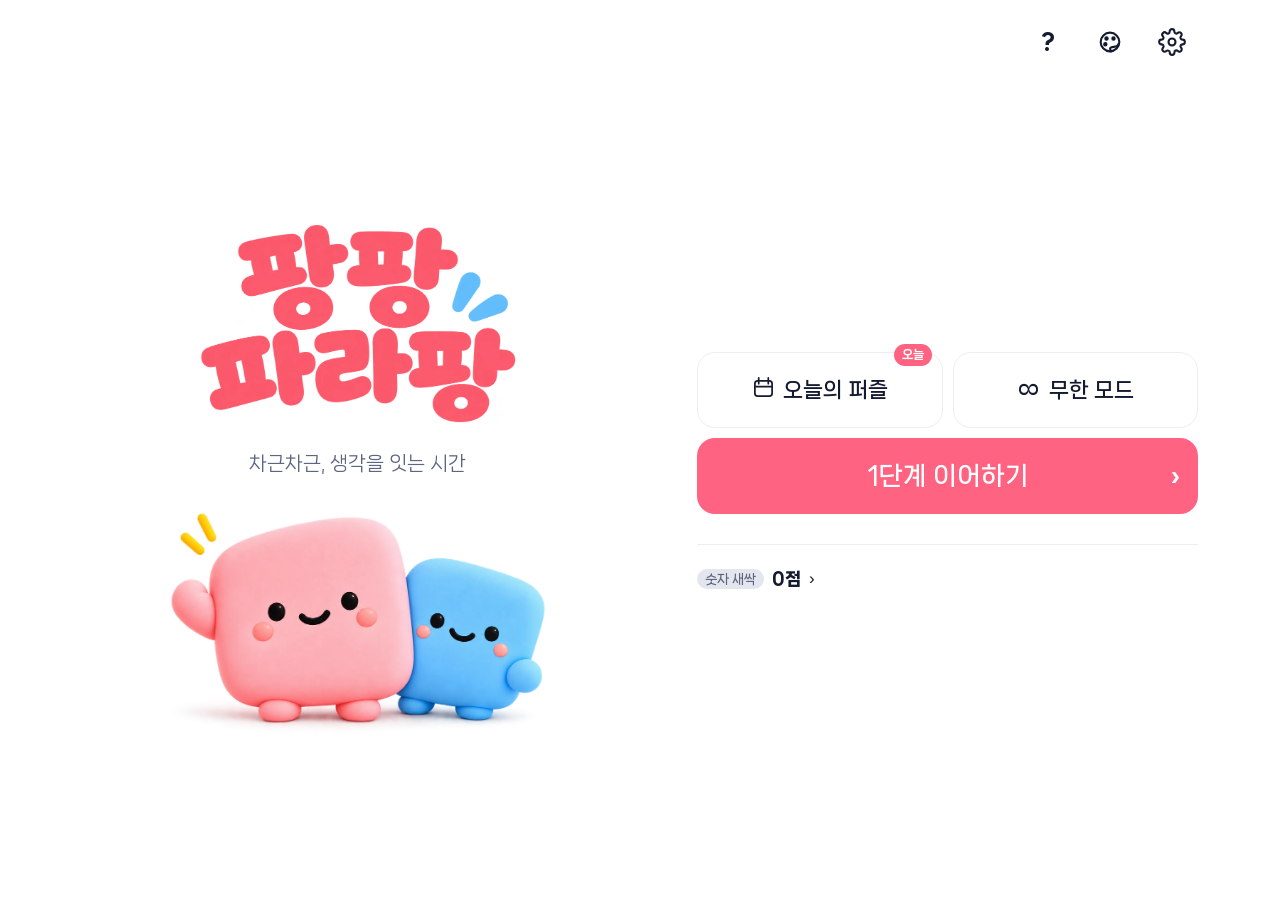
==== app/src/main/assets/index.html @ 8d76716e "팡팡파라팡 안드로이드 프로젝트와 플레이스토어 자료 올리기 - Android Studio 프로젝트(com.pangparapang.game, API 36) + Gradle 8.13 w" ====
<!doctype html><html lang="ko"><head><meta charset="utf-8"><meta name="viewport" content="width=device-width,initial-scale=1,viewport-fit=cover,user-scalable=no">
<title>팡팡파라팡</title>
<meta name="claude:viewport-fit-sides" content="cover">
<style id="fonts">@font-face{font-family:'NanumSquareNeo';font-weight:400;font-display:block;src:url([data-uri]) format('woff2')}
@font-face{font-family:'NanumSquareNeo';font-weight:700;font-display:block;src:url([data-uri]) format('woff2')}
@font-face{font-family:'NanumSquareNeo';font-weight:800;font-display:block;src:url([data-uri]) format('woff2')}
@font-face{font-family:'NanumSquareNeo';font-weight:900;font-display:block;src:url([data-uri]) format('woff2')}</style>
<style>
/* Layout: one-column phone app on a quiet lavender-gray ground. Flat rounded-square blocks:
   coral = plus, blue = minus, lavender = zero. NanumSquare Neo throughout (heavy for numbers); the title is a hand-built SVG logo (build/logo.py). */
:root{
  --bg:#F6F5FA; --surface:#FFFFFF; --ink:#26262F; --muted:#787887; --line:#E8E6F0;
  --pos:#F56A55; --pos-ink:#FFFFFF; --pos-deep:#D9533F;
  --neg:#4C8FF0; --neg-ink:#FFFFFF; --neg-deep:#3474D2;
  --zero:#E6E1F8; --zero-ink:#5A4DA6; --zero-deep:#CFC6EE;
  --plum-deep:#111118; --ok:#18A874; --ok-soft:#DDF4EA; --bad:#E5484D; --sel:#26262F; --accent:#26262F;
  --star:#FFC233; --lg1:#F56A55; --lg1d:#D9533F; --lg2:#F5A623; --lg2d:#D88A0E; --lg3:#26262F; --lg3d:#0E0E14; --lg4:#4C8FF0; --lg4d:#3474D2; --scrim:rgba(20,20,30,.45); --soft-shadow:0 1px 2px rgba(30,30,50,.05);
  --btn-shadow:0 6px 16px rgba(40,40,80,.09),0 1px 3px rgba(40,40,80,.05); --btn-shadow-press:0 2px 6px rgba(40,40,80,.08);
  --display:"NanumSquareNeo","Apple SD Gothic Neo","Malgun Gothic",sans-serif;
  --body:"NanumSquareNeo","Apple SD Gothic Neo","Malgun Gothic","Noto Sans KR",sans-serif;
}
@media (prefers-color-scheme: dark){:root:not([data-theme="light"]){
  --bg:#16161D; --surface:#22222C; --ink:#F3F2F8; --muted:#A3A2B2; --line:#30303D;
  --pos:#FF7A64; --pos-ink:#FFFFFF; --pos-deep:#C9503D;
  --neg:#5C9BFF; --neg-ink:#FFFFFF; --neg-deep:#346FCC;
  --zero:#3B3656; --zero-ink:#D7CFFF; --zero-deep:#2A2640;
  --plum-deep:#000000; --ok:#3DD69A; --ok-soft:#1C3D31; --bad:#FF6B70; --sel:#F3F2F8; --accent:#F3F2F8;
  --star:#FFCC4D; --lg1:#FF7A64; --lg1d:#C9503D; --lg2:#FFB23E; --lg2d:#C98712; --lg3:#F3F2F8; --lg3d:#8F8DA3; --lg4:#5C9BFF; --lg4d:#346FCC; --scrim:rgba(0,0,0,.6); --soft-shadow:none; --btn-shadow:0 6px 16px rgba(0,0,0,.28); --btn-shadow-press:0 2px 6px rgba(0,0,0,.25); color-scheme:dark}}
:root[data-theme="dark"]{
  --bg:#16161D; --surface:#22222C; --ink:#F3F2F8; --muted:#A3A2B2; --line:#30303D;
  --pos:#FF7A64; --pos-ink:#FFFFFF; --pos-deep:#C9503D;
  --neg:#5C9BFF; --neg-ink:#FFFFFF; --neg-deep:#346FCC;
  --zero:#3B3656; --zero-ink:#D7CFFF; --zero-deep:#2A2640;
  --plum-deep:#000000; --ok:#3DD69A; --ok-soft:#1C3D31; --bad:#FF6B70; --sel:#F3F2F8; --accent:#F3F2F8;
  --star:#FFCC4D; --lg1:#FF7A64; --lg1d:#C9503D; --lg2:#FFB23E; --lg2d:#C98712; --lg3:#F3F2F8; --lg3d:#8F8DA3; --lg4:#5C9BFF; --lg4d:#346FCC; --scrim:rgba(0,0,0,.6); --soft-shadow:none; --btn-shadow:0 6px 16px rgba(0,0,0,.28); --btn-shadow-press:0 2px 6px rgba(0,0,0,.25); color-scheme:dark}

[hidden]{display:none!important}
html,body{height:100%}
body{margin:0;background:var(--bg);color:var(--ink);font-family:var(--body);font-size:17px;
  -webkit-tap-highlight-color:transparent;user-select:none;-webkit-user-select:none;overflow-x:hidden}
.app{max-width:480px;margin:0 auto;min-height:100%;box-sizing:border-box;display:flex;flex-direction:column;gap:14px;
  padding-block:14px 22px;padding-left:max(16px,env(safe-area-inset-left,0px));padding-right:max(16px,env(safe-area-inset-right,0px))}
button{font-family:var(--body);color:inherit;cursor:pointer}
button:focus-visible{outline:3px solid var(--accent);outline-offset:3px}

/* chunky pressable */
.chunky{border:0;box-shadow:var(--btn-shadow);transition:transform .1s,box-shadow .1s}
.chunky:active:not(:disabled){transform:translateY(2px);box-shadow:var(--btn-shadow-press)}

/* ---------- Home ---------- */
.home{display:flex;flex-direction:column;gap:16px}
.hero{display:flex;align-items:center;gap:6px;margin-top:6px}
.hero{flex-direction:column;align-items:flex-start;gap:12px}
.logo-svg{display:block;width:min(100%,360px);height:auto;margin-top:10px;overflow:visible}
.logo{font-size:0;line-height:1;margin:0;color:var(--ink)}
.logo .p{color:var(--pos)} .logo .n{color:var(--neg)}
.tag{margin:6px 0 0;color:var(--muted);font-weight:700;font-size:16px}
.total{display:inline-block;margin-top:8px;background:var(--surface);border:2px solid var(--line);border-radius:999px;padding:4px 12px;font-weight:800;font-size:15px;color:var(--ink)}
.total::before{content:"★ ";color:var(--star)}
.total{border-width:1px}
.demo{background:var(--surface);border:1px solid var(--line);border-radius:24px;padding:16px 18px;box-shadow:var(--soft-shadow);display:flex;flex-direction:column;gap:12px}
.demo-row{display:flex;align-items:center;gap:8px;flex-wrap:wrap;font-family:var(--display);font-weight:900;font-size:26px;color:var(--muted)}
.mini{width:54px;height:54px;border-radius:17px;display:grid;place-items:center;font-family:var(--display);font-weight:900;font-size:28px;box-shadow:0 3px 0 var(--deep)}
.mini.ans{--deep:var(--ok-soft);background:var(--ok-soft);color:var(--ok)}
.demo p{margin:0;line-height:1.65;color:var(--muted);font-weight:500}
.demo b{color:var(--ink)}
.big-btn{border-radius:24px;padding:18px 20px;font-family:var(--display);font-weight:900;font-size:25px;display:flex;justify-content:space-between;align-items:center;gap:12px;text-align:left}
.big-btn small{font-family:var(--body);font-size:14px;font-weight:800;opacity:.85;text-align:right}
.stage-group{display:flex;flex-direction:column;gap:6px}
.link-btn{align-self:flex-end;background:none;border:0;color:var(--muted);font-weight:800;font-size:15px;padding:6px 8px;text-decoration:underline;text-underline-offset:3px}
.stepper{display:grid;grid-template-columns:60px 1fr 60px;align-items:center;gap:10px}
.stepper b{display:block;font-size:40px;font-weight:900;font-variant-numeric:tabular-nums}
.stepper small{display:block;min-height:1.3em;color:var(--star);font-weight:800;font-size:16px}
.stepper small.none{color:var(--muted);font-size:14px}
.card .stepper button{font-size:28px;padding:10px 0}
.pick-range{width:100%;accent-color:var(--pos)}
.card .danger{background:none;box-shadow:none;color:var(--muted);font-family:var(--body);font-size:14px;font-weight:700;text-decoration:underline;padding:4px}
.btn-stage{background:var(--pos);color:var(--pos-ink);--deep:var(--pos-deep)}
.btn-daily{background:var(--zero);color:var(--zero-ink);--deep:var(--zero-deep)}
.btn-endless{background:var(--neg);color:var(--neg-ink);--deep:var(--neg-deep)}

/* ---------- Game ---------- */
.top{display:flex;align-items:center;justify-content:space-between;gap:10px}
.top h2{margin:0;font-family:var(--display);font-weight:900;font-size:26px;font-weight:900}
.icon-btn{background:var(--surface);border:1px solid var(--line)!important;border-radius:999px;padding:9px 15px;font-size:16px;font-weight:800;--deep:var(--line)}
.hud{display:grid;grid-template-columns:1.1fr 1fr;gap:10px}
.target{position:relative;background:var(--ink);color:var(--bg);border-radius:26px;padding:12px 16px 12px 18px;display:flex;flex-direction:column;justify-content:center;overflow:hidden}

.target .lab{font-size:14px;font-weight:800;opacity:.8}
.target .val{font-family:var(--display);font-weight:900;font-size:68px;line-height:1.05;font-variant-numeric:tabular-nums}
.target .rule{font-size:13px;font-weight:700;opacity:.9;min-height:1.2em}
.stats{display:grid;grid-template-rows:repeat(3,1fr);gap:6px}
.stat{background:var(--surface);border:1px solid var(--line);border-radius:16px;padding:4px 14px;display:flex;justify-content:space-between;align-items:center;font-weight:800}
.stat span{color:var(--muted);font-size:14px}
.stat b{font-family:var(--display);font-weight:900;font-size:25px;font-variant-numeric:tabular-nums}
.stat.low b{color:var(--bad)}
.sumbar{min-height:52px;border-radius:999px;border:2px dashed var(--line);background:var(--surface);display:flex;align-items:center;justify-content:center;gap:6px;padding:6px 14px;font-weight:800;font-size:20px;font-variant-numeric:tabular-nums;text-align:center;transition:background .15s,border-color .15s}
.sumbar.idle{color:var(--muted);font-size:16px;font-weight:700}
.sumbar.hit{border-style:solid;border-color:var(--ok);background:var(--ok-soft);color:var(--ok)}
.sumbar .eq{font-family:var(--display);font-weight:900;font-size:30px;font-weight:900}

.board-wrap{display:flex;justify-content:center}
.board{position:relative;width:min(100%,460px,max(280px,calc(100svh - 360px)));aspect-ratio:1;max-width:100%;touch-action:none;background:var(--surface);border:1px solid var(--line);border-radius:28px;box-sizing:border-box;padding:6px;box-shadow:var(--soft-shadow)}
.tiles{position:absolute;inset:6px;overflow:hidden;border-radius:24px}
.tile{position:absolute;left:0;top:0;width:25%;height:25%;transition:transform .3s cubic-bezier(.3,1.4,.5,1);will-change:transform}
.tile .face{position:absolute;inset:5px 5px 9px;border-radius:24%;display:grid;place-items:center;font-family:var(--display);font-weight:900;font-size:clamp(30px,9.5vw,44px);font-variant-numeric:tabular-nums;box-shadow:0 4px 0 var(--deep);transition:transform .14s cubic-bezier(.3,1.6,.5,1),box-shadow .14s}
.p{background:var(--pos);color:var(--pos-ink);--deep:var(--pos-deep)}
.n{background:var(--neg);color:var(--neg-ink);--deep:var(--neg-deep)}
.z{background:var(--zero);color:var(--zero-ink);--deep:var(--zero-deep)}
.logo .p,.logo .n{background:none;border:0}
.tile.sel .face{transform:translateY(-3px);box-shadow:0 4px 0 var(--deep),0 0 0 2px var(--surface),0 0 0 5px var(--sel)}
.tile.hint .face{animation:hint .5s ease-in-out 3 alternate}
.tile.pop .face{animation:pop .22s ease-in forwards}
.tile.shake .face{animation:shake .3s}
@keyframes pop{40%{transform:scale(1.2,.8)}100%{transform:scale(0);opacity:0}}
@keyframes shake{25%{transform:translateX(-6px)}75%{transform:translateX(6px)}}
@keyframes hint{to{box-shadow:0 4px 0 var(--deep),0 0 0 2px var(--surface),0 0 0 5px var(--ok);transform:translateY(-4px)}}
.path{position:absolute;inset:6px;pointer-events:none;width:calc(100% - 12px);height:calc(100% - 12px)}
.path polyline{fill:none;stroke:var(--sel);stroke-width:10;stroke-linecap:round;stroke-linejoin:round;opacity:.18}
.actions{display:grid;grid-template-columns:repeat(3,1fr);gap:10px}
.act{background:var(--surface);border:1px solid var(--line)!important;--deep:var(--line);border-radius:20px;padding:10px 6px 8px;font-family:var(--display);font-weight:900;font-size:19px;display:flex;flex-direction:column;align-items:center;gap:1px}
.act svg{width:26px;height:26px;stroke:var(--ink);fill:none;stroke-width:2.4;stroke-linecap:round;stroke-linejoin:round}
.act small{font-family:var(--body);font-size:12px;color:var(--muted);font-weight:800;font-variant-numeric:tabular-nums}
.act:disabled{opacity:.45;cursor:default}

.toast{position:fixed;left:50%;bottom:calc(24px + env(safe-area-inset-bottom,0px));transform:translate(-50%,20px);background:var(--ink);color:var(--bg);padding:13px 22px;border-radius:999px;font-weight:800;font-size:17px;opacity:0;transition:.2s;pointer-events:none;max-width:calc(100% - 40px);text-align:center;z-index:20}
.toast.show{opacity:1;transform:translate(-50%,0)}
.float{position:absolute;font-family:var(--display);font-weight:900;font-size:var(--fs,30px);color:var(--ok);pointer-events:none;animation:up .9s ease-out forwards;z-index:5;text-shadow:0 3px 0 var(--surface)}
@keyframes up{to{transform:translateY(-60px);opacity:0}}

.modal{position:fixed;inset:0;background:var(--scrim);display:grid;place-items:center;padding:20px;z-index:30}
.card{background:var(--surface);border:1px solid var(--line);border-radius:28px;padding:26px 22px 22px;width:min(100%,380px);box-sizing:border-box;display:flex;flex-direction:column;gap:14px;text-align:center;animation:cardIn .3s cubic-bezier(.3,1.5,.5,1)}
@keyframes cardIn{from{transform:scale(.85);opacity:0}}
.card h3{margin:0;font-family:var(--display);font-weight:900;font-size:34px;text-wrap:balance}
.card p{margin:0;color:var(--muted);font-weight:700;line-height:1.5}
.card .score{font-family:var(--display);font-weight:900;font-size:50px;color:var(--ink);font-variant-numeric:tabular-nums}
.card .row{display:grid;grid-template-columns:1fr 1fr;gap:10px}
.card button{border:0;border-radius:20px;padding:15px;font-family:var(--display);font-weight:900;font-size:20px;box-shadow:var(--btn-shadow);transition:transform .1s,box-shadow .1s}
.card button:active{transform:translateY(2px);box-shadow:var(--btn-shadow-press)}
.primary{background:var(--pos);color:var(--pos-ink);--deep:var(--pos-deep)}
.secondary{background:var(--bg);color:var(--ink);--deep:var(--line);border:1px solid var(--line)!important}
.stars{font-size:50px;letter-spacing:6px;line-height:1;color:var(--line)}
.stars .on{color:var(--star);display:inline-block;animation:starIn .45s cubic-bezier(.3,1.6,.5,1) backwards}
.stars .on:nth-child(2){animation-delay:.18s}.stars .on:nth-child(3){animation-delay:.36s}
@keyframes starIn{from{transform:scale(0) rotate(-40deg)}}
.meta{display:flex;justify-content:center;gap:10px;flex-wrap:wrap;font-weight:800;color:var(--ink);font-variant-numeric:tabular-nums}
.meta span{background:var(--bg);border:1px solid var(--line);border-radius:999px;padding:5px 12px;font-size:15px}
.spark{position:absolute;width:13px;height:13px;border-radius:50%;pointer-events:none;z-index:6;animation:spark .6s ease-out forwards}
@keyframes spark{to{transform:translate(var(--dx),var(--dy)) scale(.2);opacity:0}}
.flash{position:absolute;inset:0;border-radius:28px;background:var(--star);opacity:0;pointer-events:none;z-index:4;animation:flash .45s ease-out}
@keyframes flash{30%{opacity:.35}}
.board.quake{animation:quake .4s}
@keyframes quake{20%{transform:translate(-5px,2px) rotate(-1deg)}40%{transform:translate(5px,-2px) rotate(1deg)}60%{transform:translate(-3px,1px)}80%{transform:translate(3px,0)}}
.banner{position:absolute;left:50%;top:50%;transform:translate(-50%,-50%);font-family:var(--display);font-weight:900;font-size:clamp(44px,14vw,70px);white-space:nowrap;pointer-events:none;z-index:7;-webkit-text-stroke:3px var(--surface);paint-order:stroke fill;color:var(--pos);animation:banner .9s ease-out forwards}
@keyframes banner{0%{transform:translate(-50%,-50%) scale(.3) rotate(-8deg)}25%{transform:translate(-50%,-50%) scale(1.12) rotate(3deg)}80%{opacity:1}100%{transform:translate(-50%,-70%) scale(1);opacity:0}}
@media (prefers-reduced-motion:reduce){.spark,.flash,.banner{display:none}.board.quake,.card{animation:none}.stars .on{animation:none}.tile,.tile .face{transition:none}.tile .face{animation:none!important}}
</style>
<link rel="stylesheet" href="redesign.css">
<div class="app" id="app">
  <!-- HOME -->
  <section class="home" id="home">
<div class="home-tools"><button class="quiet-icon" id="homeSound" aria-label="소리 켜고 끄기"></button><button class="quiet-icon" id="btnVibe" aria-label="진동 켜고 끄기"></button><button class="quiet-icon" id="btnHelp" aria-label="게임 방법">?</button><button class="quiet-icon" id="btnTheme" aria-label="색 테마 선택">◉</button><button class="quiet-icon" id="btnSettings" aria-label="설정"></button><button class="quiet-icon" id="btnAppearance" aria-label="밝기 모드 변경">☼</button></div>
<div class="hero-art"><img class="brand-art" src="logo.webp" alt="팡팡파라팡"><p class="tag">차근차근, 생각을 잇는 시간</p><div class="mascot-wrap home-mascot"><span class="acc" aria-hidden="true"></span><img class="mascot-art" src="mascots.webp" alt="손을 흔드는 분홍색과 하늘색 블록 친구"></div></div>
<div class="home-modes"><button class="big-btn btn-daily" id="btnDaily"><span class="mode-icon" aria-hidden="true"><svg viewBox="0 0 24 24"><rect x="3" y="5" width="18" height="16" rx="3"/><path d="M7 2v6M17 2v6M3 11h18"/></svg></span>오늘의 퍼즐<small class="minor-label" id="dailyLabel"></small><span class="day-badge" id="dailyBadge"></span></button><button class="big-btn btn-endless" id="btnEndless"><span class="mode-icon" aria-hidden="true">∞</span>무한 모드<small class="minor-label" id="bestLabel"></small></button><button class="big-btn btn-stage" id="btnContinue"><span id="contLabel">1단계 이어하기</span></button></div>
<div class="home-foot"><button class="link-btn" id="btnPick" hidden>지난 단계 다시하기 ›</button><button class="total wallet-btn" id="totalLabel"></button></div></section>

  <!-- GAME -->
  <section id="game" hidden style="display:flex;flex-direction:column;gap:12px">
    <div class="top">
      <button class="icon-btn chunky" id="btnHome" aria-label="처음 화면">‹ 처음</button>
      <h2 id="title">1단계</h2>
      <button class="icon-btn chunky" id="btnRetry">다시하기</button>
    </div>
    <div class="hud">
      <div class="target"><span class="lab">목표 숫자</span><span class="val" id="target">7</span><span class="rule" id="rule"></span></div>
      <div class="stats">
        <div class="stat" id="stGoalBox"><span id="goalLab">남은 블록</span><b id="goal">5</b></div>
        <div class="stat" id="stMovesBox"><span>남은 기회</span><b id="moves">15</b></div>
        <div class="stat score-stat"><span>점수</span><b id="score">0</b></div>
      </div>
    </div>
    
    <div class="board-wrap">
      <div class="board" id="board">
        <div class="tiles" id="tiles"></div>
        <svg class="path" viewBox="0 0 400 400" preserveAspectRatio="none"><polyline id="line" points=""/><g id="bridges"></g></svg>
      </div>
    </div>
    <div class="sumbar idle" id="sumbar">숫자를 이어 보세요</div>
    <div class="actions">
      <button class="act chunky" id="btnShuffle"><svg viewBox="0 0 24 24"><path d="M3 7h3c5 0 7 10 12 10h3M3 17h3c2 0 3.5-1.6 4.7-3.6M13.3 9.6C14.5 8 16 7 18 7h3M18 4l3 3-3 3M18 14l3 3-3 3"/></svg>섞기<small id="shufN">3번 남음</small></button>
      <button class="act chunky" id="btnHint"><svg viewBox="0 0 24 24"><path d="M9 18h6M10 21h4M12 3a6 6 0 0 0-3.5 10.9c.6.5 1 1.2 1 2V16h5v-.1c0-.8.4-1.5 1-2A6 6 0 0 0 12 3z"/></svg>힌트<small id="hintN">3번 남음</small></button>
      <button class="act chunky" id="btnSound"><svg viewBox="0 0 24 24"><path d="M4 9h4l5-4v14l-5-4H4z"/><path d="M16.5 8.5a5 5 0 0 1 0 7M19 6a8.5 8.5 0 0 1 0 12"/></svg>소리<small id="soundN">켜짐</small></button>
    </div>
  </section>
</div>

<div class="modal" id="modal" hidden><div class="card" id="modalCard"></div></div>
<div class="toast" id="toast"></div>

<script>
(()=>{
const N=4;
const $=id=>document.getElementById(id);

/* ---------- storage ---------- */
const save={unlocked:1,best:0,cleared:[],sound:true};
try{Object.assign(save,JSON.parse(localStorage.getItem('sumpop')||'{}'))}catch(e){}
function persist(){try{localStorage.setItem('sumpop',JSON.stringify(save))}catch(e){}}
// Points: `wallet` is spendable, `lifetime` only grows and sets the title. Existing players start with what they had.
if(save.wallet===undefined)save.wallet=save.total||0;
if(save.lifetime===undefined)save.lifetime=save.total||0;
function earn(n){n=Math.max(0,Math.round(n||0));save.wallet+=n;save.lifetime+=n;persist();return n}

/* ---------- seeded random ---------- */
function mulberry32(a){return()=>{a|=0;a=a+0x6D2B79F5|0;let t=Math.imul(a^a>>>15,1|a);t=t+Math.imul(t^t>>>7,61|t)^t;return((t^t>>>14)>>>0)/4294967296}}
let rnd=Math.random;
const ri=(a,b)=>a+Math.floor(rnd()*(b-a+1));

/* ---------- level design ---------- */
// Difficulty tiers start at levels 1, 10, 30, 60, 100, then every 100 (200, 300, …).
function tierOf(n){return n<10?0:n<30?1:n<60?2:n<100?3:3+Math.floor(n/100)}
function tierStart(k){return [1,10,30,60][k]??(k-3)*100}
function levelCfg(n){
  const r=mulberry32(n*7919+17);const pick=a=>a[Math.floor(r()*a.length)];
  const k=tierOf(n),p=n-tierStart(k);let c;
  if(k===0)c={min:1,max:n<=4?5:6,zero:0,target:pick(n<=3?[5,6,7]:[5,6,7,8,9]),goal:3+Math.ceil(n/2),minLen:2};
  else if(k===1)c={min:-3,max:6,zero:.06,target:pick([2,3,4,5,6,7]),goal:5+Math.floor(p/5),minLen:p>=12&&p%3===2?3:2};
  else if(k===2)c={min:-5,max:8,zero:.07,target:pick([-3,-2,-1,1,2,3,4,5,6,7,8,9]),goal:6+Math.floor(p/6),minLen:p%4===3?3:2};
  else if(k===3)c={min:-10,max:10,zero:.08,target:pick([-8,-5,-3,-1,0,2,4,6,7,9,10]),goal:7+Math.floor(p/8),minLen:p%3===2?3:2,autoShuffle:true};
  else c={min:-10,max:10,zero:Math.max(.03,.08-.01*(k-3)),target:pick([-10,-8,-6,-3,-1,0,1,3,5,7,9,10]),
          goal:Math.min(16,8+(k-4)+Math.floor(p/25)),minLen:k>=6&&p%2?4:3,autoShuffle:true};
  c.blocks=c.goal*3; // goal = number of blocks to pop; moves = how many pops you get
  // Moves. Wrong sums cost a move, so 1–29 keep a roomy buffer. From 30 on, pairing two blocks
  // at a time is no longer enough: you need to average about 3 per pop (tuned by simulation).
  const E=(k===2?2:1)+Math.ceil(c.goal/6);
  c.moves=k===0?Math.ceil(c.blocks/2)+5:k===1?Math.ceil(c.blocks/2)+4:k===2?Math.ceil(c.blocks/2.7)+E:k===3?Math.ceil(c.blocks/2.9)+E:Math.ceil(c.blocks/(c.minLen+.4))+E;
  c.shuffles=k>=3?2:3;
  // Number locks from 200: a locked block can't be used until a pop happens right next to it.
  // From 300 some locks are double (two nearby pops). Locks cost a little room, so add a couple of moves.
  if(k>=5){c.lockP=Math.min(.2,.12+.02*(k-5));c.lock2=k>=6?.3:0;c.moves+=1}
  c.seed=n*104729+3;
  return c;
}
const TIER_NOTE={
  10:['이제 음수가 나와요','<span class="chip n">−2</span> 같은 빼기 블록이 나와요. 5에 −2를 이으면 3이 돼요.<br><span class="chip z">0</span> 블록은 합을 바꾸지 않는 다리예요.'],
  30:['이제 길게 이어야 해요','블록이 −5부터 8까지 나오고, 목표가 음수일 때도 있어요.<br>기회가 빠듯해져요. 한 번에 <b>3개 이상</b>씩 길게 이어 보세요.'],
  60:['판이 저절로 섞여요','−10부터 10까지 모든 숫자가 나와요.<br>3번 터뜨릴 때마다 판이 한 번씩 섞여요. 섞기 버튼은 판마다 2번이에요.'],
  100:['100단계 돌파!','이제부터는 항상 3개 이상 이어야 터져요.'],
  200:['숫자 잠금이 나와요','<span class="chip lockchip">7</span>처럼 <b>회색으로 흐린 블록</b>은 잠겨 있어서 이을 수 없어요.<br><b>바로 옆에서 팡</b> 터뜨리면 잠금이 풀려요.'],
  300:['이중 잠금이 나와요','<span class="chip lockchip two">7</span>처럼 <b>더 진한 회색 블록</b>은 옆에서 <b>두 번</b> 터뜨려야 풀려요.']
};
function tierNote(n){
  if(n<10||n!==tierStart(tierOf(n)))return null;
  return TIER_NOTE[n]||[`${n}단계 돌파!`,'목표 횟수가 늘고 0 블록이 줄어요.'+(tierOf(n)>=6?'<br>4개 이상 이어야 하는 판도 나와요.':'')+' 천천히 생각하고 이어 보세요.'];
}
// Endless: long chains give moves back, but less and less as the run goes on, so even strong players
// eventually finish (simulated: ~22 pops for a careless player, ~100 average, ~190 strong).
function endlessBonus(len,n){return len>=5?(n<60?2:n<150?1:0):len===4?(n<30?2:n<80?1:0):len===3?(n<20?1:0):0}
function endlessTier(pops){
  if(pops<8)return{min:1,max:6,zero:0,targets:[5,6,7,8,9]};
  if(pops<20)return{min:-3,max:6,zero:.06,targets:[2,3,4,5,6,7]};
  if(pops<40)return{min:-5,max:8,zero:.07,targets:[-3,-1,1,2,4,5,6,8,9]};
  return{min:-10,max:10,zero:.08,targets:[-7,-4,-2,0,1,3,5,7,9,10]};
}

/* ---------- state ---------- */
let S=null, tileId=0;
const els=new Map();

function genValue(){
  for(let k=0;k<20;k++){const v=rawValue();if(v!==S.target)return v}
  return rawValue();
}
function rawValue(){
  const c=S.cfg;
  if(c.zero&&rnd()<c.zero)return 0;
  if(c.min>0)return ri(c.min,c.max);
  const posP=S.target>=0?0.6:0.4;
  return rnd()<posP?ri(1,c.max):-ri(1,-c.min);
}
function genLock(){
  const c=S.cfg;if(!c.lockP||rnd()>=c.lockP)return 0;
  if((S.board||[]).filter(t=>t&&t.lock).length>=4)return 0;
  return c.lock2&&rnd()<c.lock2?2:1;
}
const newTile=()=>{const t={id:++tileId,v:genValue()},l=genLock();if(l)t.lock=l;return t};
const free=t=>t&&!t.lock;
// After a pop, every locked block touching the popped ones loses one lock (once per pop).
function unlockAround(p){
  const hit=new Set();p.forEach(i=>NB[i].forEach(j=>{if(!p.includes(j)&&S.board[j]&&S.board[j].lock)hit.add(j)}));
  hit.forEach(j=>{S.board[j].lock--;if(!S.board[j].lock)delete S.board[j].lock});
  return [...hit];
}

/* ---------- solver (finds one valid path) ---------- */
function neighbors(i){const r=Math.floor(i/N),c=i%N,o=[];
  for(let dr=-1;dr<=1;dr++)for(let dc=-1;dc<=1;dc++){if(!dr&&!dc)continue;const rr=r+dr,cc=c+dc;if(rr>=0&&rr<N&&cc>=0&&cc<N)o.push(rr*N+cc)}return o}
const NB=[...Array(N*N)].map((_,i)=>neighbors(i));
function findSolution(){
  const B=S.board,need=Math.max(2,S.minLen),maxD=6,path=[],used=new Array(N*N).fill(false);
  function dfs(i,sum){
    path.push(i);used[i]=true;
    if(path.length>=need&&sum===S.target)return true;
    if(path.length<maxD)for(const j of NB[i])if(!used[j]&&free(B[j])&&dfs(j,sum+B[j].v))return true;
    path.pop();used[i]=false;return false;
  }
  for(let i=0;i<N*N;i++)if(free(B[i])&&dfs(i,B[i].v))return path.slice();
  return null;
}
// Longest valid chain up to `cap` blocks — the hint teaches long chains (more stars, fewer moves).
function findBest(cap){
  const B=S.board,need=Math.max(2,S.minLen),path=[],used=new Array(N*N).fill(false);let best=null;
  function dfs(i,sum){
    path.push(i);used[i]=true;
    if(path.length>=need&&sum===S.target&&(!best||path.length>best.length))best=path.slice();
    if(path.length<cap&&!(best&&best.length===cap))for(const j of NB[i])if(!used[j]&&free(B[j]))dfs(j,sum+B[j].v);
    path.pop();used[i]=false;
  }
  for(let i=0;i<N*N;i++)if(free(B[i]))dfs(i,B[i].v);
  return best;
}
function fillSolvable(){
  for(let k=0;k<80;k++){S.board=[...Array(N*N)].map(newTile);let n=0;S.board.forEach(t=>{if(t.lock&&++n>4)delete t.lock});if(findSolution())return}
}

/* ---------- start ---------- */
function startLevel(n){
  const cfg=levelCfg(n);rnd=mulberry32(cfg.seed);
  S={mode:'stage',level:n,cfg,target:cfg.target,minLen:cfg.minLen,goal:cfg.blocks,moves:cfg.moves,score:0,popCount:0,pops:0,blocks:0,streak:0,shuffles:cfg.shuffles,hints:3,path:[],busy:false,over:false,restart:()=>startLevel(n)};
  boot();
  const note=tierNote(n);save.notes=save.notes||[];
  if(note&&!save.notes.includes(n)){save.notes.push(n);persist();
    modal(`<h3>${note[0]}</h3><p>${note[1]}</p><button class="primary" data-a="ok">시작하기</button>`,{ok:()=>{}})}
}
/* ---------- in-progress save (so a phone call or app switch never loses the board) ---------- */
function saveRun(){
  if(!S||S.over||S.board.some(t=>!t))return;
  save.run={mode:S.mode,level:S.level,dkey:S.dkey,cfg:S.cfg,target:S.target,minLen:S.minLen,goal:S.goal,moves:S.moves,score:S.score,
    popCount:S.popCount,pops:S.pops,blocks:S.blocks,streak:S.streak,shuffles:S.shuffles,hints:S.hints,shuffledAt3:!!S.shuffledAt3,
    elapsed:Date.now()-S.t0,board:S.board.map(t=>t.lock?[t.v,t.lock]:t.v)};
  persist();
}
function clearRun(){if(save.run){save.run=null;persist()}}
function savedRun(mode){
  const r=save.run;if(!r||r.mode!==mode)return null;
  if(mode==='stage'&&r.level!==save.unlocked)return null;
  if(mode==='daily'&&r.dkey!==todayKey())return null;
  return r;
}
function resumeRun(r){
  rnd=Math.random;
  const restart=r.mode==='stage'?()=>startLevel(r.level):r.mode==='daily'?startDaily:startEndless;
  S=Object.assign({},r,{path:[],busy:false,over:false,restart,board:r.board.map(v=>Array.isArray(v)?{id:++tileId,v:v[0],lock:v[1]}:{id:++tileId,v})});
  delete S.elapsed;
  boot(true);S.t0=Date.now()-(r.elapsed||0);
  toast('하던 판을 이어서 해요');setTimeout(checkDead,500);
}
/* ---------- daily puzzle ---------- */
function dayKey(d){return d.getFullYear()*10000+(d.getMonth()+1)*100+d.getDate()}
function todayKey(){return dayKey(new Date())}
function yesterdayKey(){const d=new Date();d.setDate(d.getDate()-1);return dayKey(d)}
function dailyCfg(key){
  const r=mulberry32(key*31+7),pick=a=>a[Math.floor(r()*a.length)];
  const p=pick([
    {min:1,max:7,zero:0,targets:[8,9,10,11]},
    {min:-3,max:6,zero:.06,targets:[3,4,5,6,7]},
    {min:-5,max:8,zero:.07,targets:[-2,1,3,5,7,9]},
    {min:-10,max:10,zero:.08,targets:[-5,-1,0,4,8]}]);
  const c={min:p.min,max:p.max,zero:p.zero,target:pick(p.targets),minLen:r()<.3?3:2,shuffles:3,autoShuffle:r()<.25,blocks:24};
  c.moves=c.minLen>2?Math.ceil(24/3)+2:13;c.seed=key*7+1;return c;
}
function startDaily(){
  const key=todayKey(),cfg=dailyCfg(key);rnd=mulberry32(cfg.seed);
  S={mode:'daily',level:0,dkey:key,cfg,target:cfg.target,minLen:cfg.minLen,goal:cfg.blocks,moves:cfg.moves,score:0,popCount:0,pops:0,blocks:0,streak:0,shuffles:cfg.shuffles,hints:3,path:[],busy:false,over:false,restart:startDaily};
  boot();
}
function startEndless(){
  rnd=Math.random;const t=endlessTier(0);
  S={mode:'endless',level:0,cfg:t,target:t.targets[ri(0,t.targets.length-1)],minLen:2,goal:4,moves:15,score:0,pops:0,blocks:0,streak:0,shuffles:3,hints:3,path:[],busy:false,over:false,restart:startEndless};
  boot();
}
function boot(resumed){
  els.forEach(e=>e.remove());els.clear();
  if(!resumed)fillSolvable();
  $('home').hidden=true;$('game').hidden=false;
  S.t0=Date.now();render(true);updateHud();clearPath();window.scrollTo(0,0);armIdle();
  if(!resumed&&S.mode==='stage'&&S.level===1&&!save.tut)setTimeout(startCoach,450);
}

/* ---------- render ---------- */
function cls(v){return v>0?'p':v<0?'n':'z'}
function fmt(v){return v<0?'−'+(-v):String(v)}
// Korean particle after a number: 5로, 3으로, 10으로 (reads 오/삼/십)
// 받침 있는 숫자 읽기(영·일·삼·육·칠·팔·십)면 '이에요', 없으면 '예요'
function ieyo(v){const a=Math.abs(v);return a%10===0||[1,3,6,7,8].includes(a%10)?'이에요':'예요'}
function ro(v){const a=Math.abs(v);return a%10===0||[3,6].includes(a%10)?'으로':'로'}
const LOCK_SVG='<svg viewBox="0 0 24 24"><rect x="5" y="10.5" width="14" height="10" rx="2.6"/><path d="M8.5 10.5V8a3.5 3.5 0 0 1 7 0v2.5" fill="none"/></svg>';
let lockTipShown=false;
function lockedTap(i){if(!lockTipShown||Math.random()<.35){lockTipShown=true;toast('잠긴 블록이에요. 바로 옆에서 팡 터뜨리면 풀려요')}const el=els.get(S.board[i].id);el?.classList.remove('shake');el?.getBoundingClientRect();el?.classList.add('shake')}
function render(spawnAll){
  const seen=new Set();
  S.board.forEach((t,i)=>{
    if(!t)return;seen.add(t.id);
    const r=Math.floor(i/N),c=i%N;let el=els.get(t.id);
    const pos=`translate(${c*100}%,${r*100}%)`;
    if(!el){
      el=document.createElement('div');el.className='tile';
      el.innerHTML=`<div class="face ${cls(t.v)}">${fmt(t.v)}</div><span class="lock" aria-hidden="true"></span>`;
      const from=t.from!=null?t.from:(spawnAll?r-N:r);
      el.style.transition='none';el.style.transform=`translate(${c*100}%,${from*100}%)`;
      $('tiles').appendChild(el);els.set(t.id,el);el.getBoundingClientRect();el.style.transition='';delete t.from;
    }
    el.style.transform=pos;
    el.classList.toggle('sel',S.path.includes(i));
    const lk=t.lock||0;if(el.dataset.lock!==String(lk)){
      if(el.dataset.lock&&lk<+el.dataset.lock){el.classList.remove('unlock');el.getBoundingClientRect();el.classList.add('unlock')}
      el.dataset.lock=lk;el.classList.toggle('locked',!!lk);
}
  });
  els.forEach((el,id)=>{if(!seen.has(id)){el.remove();els.delete(id)}});
}
function updateHud(){
  const st=S.mode!=='endless';
  $('title').textContent=S.mode==='stage'?`${S.level}단계`:S.mode==='daily'?'오늘의 퍼즐':'무한 모드';
  $('target').textContent=fmt(S.target);
  const rp=[];if(S.minLen>2)rp.push(`${S.minLen}개 이상 잇기`);
  if(S.cfg.autoShuffle)rp.push(`${3-S.popCount%3}번 더 팡 하면 섞임`);
  if(!st)rp.push(`${S.goal}번 더 팡 하면 목표 바뀜`);
  $('rule').textContent=rp.join(' · ');
  $('goalLab').textContent=st?'남은 블록':'터뜨린 수';
  $('goal').textContent=st?Math.max(0,S.goal):S.pops;
  $('moves').textContent=S.moves;
  $('stMovesBox').classList.toggle('low',S.moves<=3);
  $('score').textContent=S.score.toLocaleString();
  $('shufN').textContent=`${S.shuffles}번 남음`;$('btnShuffle').disabled=S.shuffles<=0;
  $('hintN').textContent=`${S.hints}번 남음`;$('btnHint').disabled=S.hints<=0;
  $('soundN').textContent=save.sound?'켜짐':'꺼짐';
  $('btnRetry').textContent=st?'다시하기':'새 판';
  $('goalLab').textContent=st?'블록':'터뜨린 수';$('goal').textContent=st?`${S.blocks}/${S.cfg.blocks}`:S.pops;
  const bh=save.bonusHints||0;
  const bsh=save.bonusShuffles||0;$('btnShuffle').disabled=S.shuffles<=0&&bsh<=0;
  $('shufN').textContent=bsh?`${S.shuffles}+${bsh}`:S.shuffles;$('hintN').textContent=bh?`${S.hints}+${bh}`:S.hints;$('btnHint').disabled=S.hints<=0&&bh<=0;syncSound();
  saveRun();
}

/* ---------- path / sum bar ---------- */
function clearPath(){S.path=[];drawPath()}
function drawPath(){
  const p=S.path;$('bridges').classList.remove('fade');drawBridges(p);
  $('line').setAttribute('points',p.map(i=>`${(i%N)*100+50},${Math.floor(i/N)*100+50}`).join(' '));
  els.forEach(el=>el.classList.remove('sel'));
  p.forEach(i=>{const t=S.board[i];t&&els.get(t.id)?.classList.add('sel')});
  const bar=$('sumbar');
  const tapBtns=n=>`<span class="tap-btns"><button class="tap-clear" type="button" ${n?'':'disabled'}>지우기</button><button class="tap-go" type="button" ${n<2?'disabled':''}>팡!</button></span>`;
  if(!p.length){
    if(save.tapMode){bar.className='sumbar idle tapping';bar.innerHTML='<span>숫자를 하나씩 눌러 이어 보세요</span>'+tapBtns(0);return}
    bar.className='sumbar idle';bar.textContent='숫자를 눌러 이어 보세요';return}
  const vals=p.map(i=>S.board[i].v),sum=vals.reduce((a,b)=>a+b,0);
  const expr=vals.map((v,k)=>k===0?fmt(v):(v<0?`+ (${fmt(v)})`:`+ ${v}`)).join(' ');
  bar.className='sumbar'+(save.tapMode?' tapping':'')+(sum===S.target&&p.length>=Math.max(2,S.minLen)?' hit':'');
  bar.innerHTML=`<span>${p.length>1?expr+' =':''}</span><span class="eq">${fmt(sum)}</span>`+
    (save.tapMode?tapBtns(p.length):'');
}

/* ---------- input ---------- */
const board=$('board');let dragging=false;
function cellAt(x,y,loose){
  const r=$('tiles').getBoundingClientRect(),cs=r.width/N;
  const cx=(x-r.left)/cs,cy=(y-r.top)/cs,c=Math.floor(cx),rw=Math.floor(cy);
  if(c<0||c>=N||rw<0||rw>=N)return -1;
  const dx=cx-c-.5,dy=cy-rw-.5;
  if(!loose&&Math.hypot(dx,dy)>.42)return -1; // center zone only, so diagonals feel precise
  return rw*N+c;
}
board.addEventListener('pointerdown',e=>{
  if(S.busy||S.over)return;const i=cellAt(e.clientX,e.clientY,true);if(i<0||!S.board[i])return;
  if(S.board[i].lock){lockedTap(i);e.preventDefault();return}
  if(save.tapMode){audioInit();tapSelect(i);e.preventDefault();return}
  audioInit();dragging=true;board.setPointerCapture(e.pointerId);S.path=[i];drawPath();e.preventDefault();
});
board.addEventListener('pointermove',e=>{
  if(!dragging)return;const i=cellAt(e.clientX,e.clientY,false);if(i<0)return;
  const p=S.path,last=p[p.length-1];if(i===last)return;
  if(p.length>1&&i===p[p.length-2]){p.pop();drawPath();return}
  if(!p.includes(i)&&NB[last].includes(i)&&free(S.board[i])){p.push(i);drawPath();tick()}
});
const end=()=>{if(!dragging)return;dragging=false;resolve()};
board.addEventListener('pointerup',end);board.addEventListener('pointercancel',end);

// Tap mode: tap blocks one by one, then press 팡!
function tapSelect(i){
  const p=S.path,last=p[p.length-1];
  if(p.length&&i===last)p.pop();
  else if(p.includes(i))p.length=p.indexOf(i)+1;
  else if(p.length&&NB[last].includes(i))p.push(i);
  else S.path=[i];
  drawPath();tick();
}
$('sumbar').addEventListener('click',e=>{
  if(e.target.closest('.tap-go')){if(S.path.length>=2&&!S.busy&&!S.over)resolve()}
  else if(e.target.closest('.tap-clear'))clearPath();
});
/* ---------- resolve a drag ---------- */
function resolve(){
  const p=S.path;if(p.length<2){if(p.length===1)toast('숫자 하나로는 안 돼요. 옆 숫자와 이어 주세요');clearPath();return}
  const sum=p.reduce((a,i)=>a+S.board[i].v,0);
  if(sum!==S.target){miss(p,`합이 ${fmt(sum)}${ieyo(sum)}. 목표는 ${fmt(S.target)}!`);return}
  if(p.length<S.minLen){miss(p,`이번엔 ${S.minLen}개 이상 이어야 해요`);return}
  pop(p.slice());
}
function miss(p,msg){armIdle();
  S.streak=0;shake(p);clearPath();buzz(80);errSound();
  if(coach){toast(msg);return}
  S.moves--;updateHud();toast(msg+' · 기회 −1');
  const mv=$('stMovesBox');mv.classList.remove('dent');mv.getBoundingClientRect();mv.classList.add('dent');
  if(S.moves<=0){S.busy=true;setTimeout(()=>{S.busy=false;S.mode!=='endless'?loseLevel():endEndless()},450)}
}
function pop(p){
  armIdle();S.busy=true;const len=p.length;
  S.streak++;
  const mult=len>=5?4:len>=4?3:len>=3?2:1,lm=1+Math.floor((S.mode==='stage'?S.level:S.mode==='daily'?20:S.pops)/10)*.1,
        sb=S.streak>=3?1+Math.min(S.streak-2,5)*.1:1,gain=Math.round(len*10*mult*lm*sb);
  S.score+=gain;S.moves--;S.pops++;S.blocks+=len;
  let eb=0;if(S.mode!=='endless')S.goal-=len;else{S.goal--;eb=endlessBonus(len,S.pops);S.moves+=eb}
  let bonus=eb?` · 기회 +${eb}`:'';
  if(len>=5&&S.shuffles<5){S.shuffles++;bonus=' · 섞기 +1'}
  // floating score at last tile
  const last=p[p.length-1],fl=document.createElement('div');fl.className='float';
  fl.textContent=`+${gain}`;fl.style.setProperty('--fs',`${26+Math.min(len,6)*4}px`);fl.style.left=`${(last%N)*100/N+5}%`;fl.style.top=`${Math.floor(last/N)*100/N}%`;
  board.appendChild(fl);setTimeout(()=>fl.remove(),900);
  if(len>=3||S.streak>=3)toast([len>=5?'대박 콤보! ×4':len>=4?'멋져요! ×3':len>=3?'좋아요! ×2':'',S.streak>=3?`연속 ${S.streak}번`:''].filter(Boolean).join(' · ')+bonus);
  p.forEach(i=>{const t=S.board[i];els.get(t.id)?.classList.add('pop');burst(i,t.v,len)});
  $('bridges').classList.add('fade');
  if(len>=4){const f=document.createElement('div');f.className='flash';board.appendChild(f);setTimeout(()=>f.remove(),500)}
  if(len>=5){board.classList.remove('quake');board.getBoundingClientRect();board.classList.add('quake');
    const b=document.createElement('div');b.className='banner';b.textContent=len>=6?'초대박!':'대박!';board.appendChild(b);setTimeout(()=>b.remove(),950)}
  popSound(len);buzz(len>=5?[40,40,80]:len>=4?60:30);
  setTimeout(()=>{
    const opened=unlockAround(p);if(opened.length&&!S.board.some(t=>t&&t.lock))toast('잠금이 모두 풀렸어요!');else if(opened.length)unlockSound();
    p.forEach(i=>S.board[i]=null);S.path=[];
    collapse();refillSmart();
    if(S.mode==='endless'&&S.goal<=0)nextEndlessTarget();
    render();drawPath();
    if(S.cfg.autoShuffle)S.popCount++;
    updateHud();
    setTimeout(afterMove,280);
  },190);
}
// After blocks fall, make sure the new ones leave at least one answer on the board.
function refillSmart(){
  if(findSolution())return;
  const fresh=S.board.filter(t=>t&&t.from!=null);
  for(let k=0;k<40&&fresh.length;k++){
    fresh.forEach(t=>{t.v=genValue();if(k>20)delete t.lock});
    if(findSolution())return;
  }
}
function collapse(){
  for(let c=0;c<N;c++){
    let w=N-1;
    for(let r=N-1;r>=0;r--){const t=S.board[r*N+c];if(t){S.board[r*N+c]=null;S.board[w*N+c]=t;w--}}
    const missing=w+1;
    for(let r=w;r>=0;r--){const t=newTile();t.from=r-missing;S.board[r*N+c]=t}
  }
}
function nextEndlessTarget(){
  const t=endlessTier(S.pops);S.cfg=t;let nt;
  do{nt=t.targets[ri(0,t.targets.length-1)]}while(nt===S.target&&t.targets.length>1);
  S.target=nt;S.goal=4;toast(`목표가 ${fmt(nt)}${ro(nt)} 바뀌었어요`);
}
function afterMove(){
  S.busy=false;
  if(S.mode!=='endless'&&S.goal<=0)return winLevel();
  if(S.moves<=0)return S.mode!=='endless'?loseLevel():endEndless();
  if(S.cfg.autoShuffle&&S.popCount>0&&S.popCount%3===0&&!S.shuffledAt3){S.shuffledAt3=true;shuffleBoard();toast('3번 터뜨려서 판이 섞였어요');return}
  S.shuffledAt3=false;
  checkDead();
}
// No valid chain left (locked blocks make this more likely): say so and offer a free shuffle.
function checkDead(){
  if(!S||S.over||findSolution())return false;
  modal(`<h3>더 만들 수 있는 조합이 없어요</h3><p>판을 새로 섞어 드릴게요.<br>섞기 횟수와 기회는 줄지 않아요.</p>
    <button class="primary" data-a="ok">판 섞기</button>`,{ok:()=>rebuild('판을 새로 섞었어요')});
  return true;
}
function rebuild(msg){
  S.board.forEach(t=>{t&&els.get(t.id)?.classList.add('pop')});
  setTimeout(()=>{fillSolvable();els.forEach(e=>e.remove());els.clear();render(true);toast(msg);saveRun()},200);
}

/* ---------- buttons ---------- */
$('btnShuffle').onclick=()=>{
  const bs=save.bonusShuffles||0;
  if(S.busy||S.over||(S.shuffles<=0&&bs<=0))return;audioInit();
  if(S.shuffles>0)S.shuffles--;else{save.bonusShuffles=bs-1;persist()}
  shuffleBoard();toast('판을 섞었어요');
};
function shuffleBoard(){
  let ok=false;
  for(let k=0;k<30&&!ok;k++){
    for(let i=S.board.length-1;i>0;i--){const j=Math.floor(rnd()*(i+1));[S.board[i],S.board[j]]=[S.board[j],S.board[i]]}
    ok=!!findSolution();
  }
  if(!ok){fillSolvable();els.forEach(e=>e.remove());els.clear();render(true)}else render();
  clearPath();updateHud();if(coach)setTimeout(startCoach,320);
}
$('btnHint').onclick=()=>{
  const bonus=save.bonusHints||0;
  if(S.busy||S.over||(S.hints<=0&&bonus<=0))return;const sol=findBest(5)||findSolution();if(!sol)return;
  if(S.hints>0)S.hints--;else{save.bonusHints=bonus-1;persist()}updateHud();
  sol.forEach(i=>{const el=els.get(S.board[i].id);el.classList.remove('hint');el.getBoundingClientRect();el.classList.add('hint');setTimeout(()=>el.classList.remove('hint'),1600)});
  toast(sol.length>=3?`반짝이는 ${sol.length}개를 이어 보세요`:'반짝이는 블록을 이어 보세요');
};
$('btnSound').onclick=()=>{save.sound=!save.sound;persist();updateHud();if(save.sound){audioInit();tick()}};
$('btnRetry').onclick=()=>{
  if(S.mode!=='endless')confirmBox(S.mode==='daily'?'오늘의 퍼즐을 다시 할까요?':'이 단계를 처음부터 다시 할까요?','점수와 남은 기회가 처음으로 돌아갑니다.'+(S.mode==='stage'?' 단계는 그대로예요.':''),'다시하기',S.restart);
  else confirmBox('새 판을 시작할까요?','지금 점수는 사라집니다.','새 판',startEndless);
};
$('btnHome').onclick=leaveGame;
let idleT=null;
function armIdle(){clearTimeout(idleT);idleT=setTimeout(()=>{if(!S||S.over||$('game').hidden||!$('modal').hidden||S.path.length)return armIdle();
  toast(S.hints>0||(save.bonusHints||0)>0?'어렵다면 힌트를 눌러 보세요':'어렵다면 섞기를 써 보세요');armIdle()},40000)}
function leaveGame(){saveRun();stopCoach();goHome()}
addEventListener('pagehide',saveRun);
document.addEventListener('visibilitychange',()=>{if(document.hidden)saveRun()});
$('btnContinue').onclick=()=>{const r=savedRun('stage');r?resumeRun(r):startLevel(save.unlocked)};
$('btnPick').onclick=pickLevel;
function pickLevel(){
  const max=save.unlocked;let n=Math.max(1,max-1);
  modal(`<h3>몇 단계를 할까요?</h3>
    <div class="stepper"><button class="secondary" id="pkMinus" aria-label="한 단계 내리기">−</button>
      <div><b id="pkN"></b><small id="pkStar"></small></div>
      <button class="secondary" id="pkPlus" aria-label="한 단계 올리기">+</button></div>
    <input class="pick-range" type="range" id="pkRange" min="1" max="${max}" value="${n}" aria-label="단계 고르기">
    <p>${max}단계까지 열려 있어요. 지난 단계를 다시 해도 진행은 그대로예요.</p>
    <div class="row"><button class="secondary" data-a="first">1단계부터</button><button class="primary" data-a="go">시작</button></div>
    <button class="danger" id="pkReset">기록 지우고 처음부터</button>`,{first:()=>startLevel(1),go:()=>startLevel(n)});
  const upd=v=>{n=Math.min(max,Math.max(1,v));$('pkN').textContent=`${n}단계`;$('pkRange').value=n;
    const st=(save.stars||{})[n]||0,el=$('pkStar');el.className=st?'':'none';
    el.textContent=st?'★'.repeat(st)+'☆'.repeat(3-st):n>=max?'아직 안 깬 단계':'';};
  $('pkMinus').onclick=()=>upd(n-1);$('pkPlus').onclick=()=>upd(n+1);$('pkRange').oninput=e=>upd(+e.target.value);
  $('pkReset').onclick=()=>confirmBox('기록을 지울까요?','단계 진행, 별, 누적 점수가 모두 사라지고 1단계부터 시작해요. 무한 모드와 오늘의 퍼즐 기록은 남아요.','지우기',()=>{
    save.unlocked=1;save.cleared=[];save.stars={};save.total=0;save.notes=[];persist();goHome();});
  upd(n);
}
$('btnEndless').onclick=()=>{const r=savedRun('endless');r?resumeRun(r):startEndless()};
$('btnDaily').onclick=()=>{const r=savedRun('daily');r?resumeRun(r):startDaily()};

/* ---------- results ---------- */
// Stars are generous: clear with 2+ moves to spare (or chain long) → ★3; 1 spare (or a bit long) → ★2.
function starsFor(){
  const base=Math.max(2,S.minLen),avg=S.blocks/Math.max(1,S.pops),left=S.moves;
  return left>=2||avg>=base+.6?3:left>=1||avg>=base+.3?2:1;
}
const starHtml=n=>`<div class="stars" aria-label="별 ${n}개">${[1,2,3].map(k=>k<=n?'<span class="on">★</span>':'<span>★</span>').join('')}</div>`;
function fmtTime(ms){const t=Math.round(ms/1000),m=Math.floor(t/60),s=t%60;return m?`${m}분 ${s}초`:`${s}초`}
function starTip(stars){
  if(stars>=3)return '완벽해요!';
  return stars===1?'기회를 1번만 남겨도 ★2, 2번 남기면 ★3이에요':'기회를 2번 남기고 깨면 ★3이에요';
}
// One layout for every ending: label, (stars), title, mascot, score, details, buttons.
function resultCard(o){
  return `${o.label?`<div class="result-level">${o.label}</div>`:''}${o.stars!=null?starHtml(o.stars):''}<h3>${o.title}</h3>
    <div class="mascot-wrap result-mascot${o.sad?' sad':''}"><span class="acc" aria-hidden="true">${accSvg(save.acc)}</span><img class="result-art" src="mascots.webp" alt="블록 친구"></div>
    ${o.score!=null?`<div><div class="result-label">${o.scoreLabel||'이번 점수'}</div><div class="score">${o.score.toLocaleString()}</div>${o.bonus?`<p class="result-bonus">${o.bonus}</p>`:''}</div>`:''}
    ${o.tip?`<p class="result-tip">${o.tip}</p>`:''}${o.meta?`<div class="meta">${o.meta.map(m=>`<span>${m}</span>`).join('')}</div>`:''}
    ${o.extra||''}${o.share?'<button class="share-btn" id="btnShare" type="button"><svg viewBox="0 0 24 24" aria-hidden="true"><path d="M12 3c5 0 9 3.1 9 7s-4 7-9 7c-.8 0-1.6-.1-2.3-.2L5 19.5l1.2-3.6C4.2 14.6 3 12.4 3 10c0-3.9 4-7 9-7z"/></svg>카톡으로 자랑하기</button>':''}<div class="row">${o.left}</div>${o.main}`;
}
function winLevel(){
  S.over=true;clearRun();const ms=Date.now()-S.t0,stars=starsFor(),avg=(S.blocks/S.pops).toFixed(1);
  winSound();
  if(S.mode==='daily')return winDaily(ms,stars,avg);
  const clearB=100+S.level*20,moveB=S.moves*(20+S.level);S.score+=clearB+moveB;
  const tBefore=titleOf(save.lifetime).name;save.total=(save.total||0)+S.score;earn(S.score);const newTitle=titleOf(save.lifetime).name!==tBefore?titleOf(save.lifetime).name:null;
  save.stars=save.stars||{};const prev=save.stars[S.level]||0;if(stars>prev)save.stars[S.level]=stars;
  if(!save.cleared.includes(S.level))save.cleared.push(S.level);
  save.unlocked=Math.max(save.unlocked,S.level+1);
  save.themeRewards=save.themeRewards||[];
  const rid=Object.keys(PALETTES).find(id=>PALETTES[id].level===S.level&&!save.themeRewards.includes(S.level));
  if(rid)save.themeRewards.push(S.level);
  save.times=save.times||{};save.times[S.level]=Math.min(save.times[S.level]||Infinity,ms);persist();
  const shareInfo={label:`${S.level}단계`,stars,title:rid?'새 테마 오픈!':'클리어!',score:S.score,meta:[`기록 ${fmtTime(ms)}`,titleOf(save.lifetime).name],
    text:`팡팡파라팡 ${S.level}단계 클리어! ${'★'.repeat(stars)}${'☆'.repeat(3-stars)} ${S.score.toLocaleString()}점 (${fmtTime(ms)})`};
  const lv=S.level,restart=S.restart;
  const show=()=>{modal(resultCard({share:true,label:`${S.level}단계 완료`,stars,title:rid?'새 테마 오픈!':'클리어!',score:S.score,
    bonus:`클리어 보너스 +${clearB.toLocaleString()} · 남은 기회 +${moveB.toLocaleString()}`,tip:starTip(stars,avg),
    meta:[`이번 기록 ${fmtTime(ms)}`,`최고 기록 ${fmtTime(save.times[S.level])}`],
    extra:(newTitle?`<div class="gift">새 칭호 · ${newTitle}</div>`:'')+(rid?`<div class="theme-reward"><span>${PALETTES[rid].name}</span><button class="secondary" id="resultTheme">테마 써보기</button></div>`:''),
    left:`<button class="secondary" data-a="retry">${stars<3?'별 더 받기':'다시하기'}</button><button class="secondary" data-a="home">홈으로</button>`,
    main:`<button class="primary" data-a="next">다음 단계 ›</button>`}),{retry:restart,home:goHome,next:()=>startLevel(lv+1)});
  if(rid)$('resultTheme').onclick=()=>{applyPalette(rid);$('resultTheme').textContent='적용됨';};
  bindShare(shareInfo,show)};show();
}
// Streak gifts: every 3rd day in a row +1 bonus hint, every 7th day +3.
function streakGift(n){return n%7===0?3:n%3===0?1:0}
function winDaily(ms,stars,avg){
  const d=save.daily&&save.daily.key===S.dkey?save.daily:{key:S.dkey,stars:0,time:0,score:0};
  const first=!d.stars;let gift=0;
  if(first){save.streak=save.lastDaily===yesterdayKey()?(save.streak||0)+1:save.lastDaily===S.dkey?(save.streak||1):1;save.lastDaily=S.dkey;
    gift=streakGift(save.streak);if(gift)save.bonusHints=(save.bonusHints||0)+gift;}
  earn(S.score);
  const newTime=!d.time||ms<d.time;
  d.stars=Math.max(d.stars,stars);d.time=newTime?ms:d.time;d.score=Math.max(d.score,S.score);save.daily=d;persist();
  const next=[1,2,3,4,5,6,7].map(k=>save.streak+k).find(n=>streakGift(n));
  const now=new Date(),shareInfo={label:`오늘의 퍼즐 · ${now.getMonth()+1}월 ${now.getDate()}일`,stars,title:'오늘 퍼즐 완료!',score:S.score,meta:[`기록 ${fmtTime(ms)}`,`${save.streak}일 연속`],
    text:`팡팡파라팡 오늘의 퍼즐 ${now.getMonth()+1}월 ${now.getDate()}일 ${'★'.repeat(stars)}${'☆'.repeat(3-stars)} ${fmtTime(ms)} · ${save.streak}일 연속`};
  const show=()=>{modal(resultCard({share:true,label:'오늘의 퍼즐',stars,title:first?'오늘 퍼즐 완료!':newTime?'새 기록!':'완료!',score:S.score,tip:starTip(stars,avg),
    meta:[`걸린 시간 ${fmtTime(ms)}`,`최고 ${fmtTime(d.time)}`,`${save.streak}일 연속`],
    extra:gift?`<div class="gift">연속 ${save.streak}일 선물 · 보너스 힌트 +${gift}</div>`:`<p class="result-tip">${next-save.streak}일 더 오면 선물이 있어요 · 내일 새 퍼즐이 열려요</p>`,
    left:`<button class="secondary" data-a="retry">기록 깨기</button><button class="secondary" data-a="home">홈으로</button>`,
    main:''}),{home:goHome,retry:startDaily});bindShare(shareInfo,show)};show();
}
function canRevive(){return S.mode!=='endless'&&save.reviveDay!==todayKey()}
function loseLevel(){
  S.over=true;clearRun();
  const rv=canRevive();
  modal(resultCard({label:S.mode==='daily'?'오늘의 퍼즐':`${S.level}단계`,title:'아깝다!',sad:true,
    tip:`블록 ${S.goal}개만 더 터뜨리면 성공이었어요.<br>길게 이을수록 기회를 아낄 수 있어요.`,
    left:`<button class="secondary" data-a="retry">처음부터</button><button class="secondary" data-a="home">홈으로</button>`,
    main:rv?`<button class="primary" data-a="revive">기회 +3으로 이어하기<small>하루 한 번</small></button>`:`<p class="result-tip">이어하기는 내일 다시 쓸 수 있어요</p>`}),
    {home:goHome,retry:S.restart,revive:revive});
}
function revive(){
  save.reviveDay=todayKey();persist();
  S.over=false;S.moves+=3;S.busy=false;updateHud();toast('기회 3번을 더 받았어요!');
}
function endEndless(){
  S.over=true;clearRun();earn(S.score);const nb=S.score>save.best;if(nb){save.best=S.score;persist()}
  const shareInfo={label:'무한 모드',title:nb?'최고 기록!':'게임 끝',score:S.score,scoreLabel:'이번 점수',meta:[`${S.pops}번 터뜨림`,`최고 ${save.best.toLocaleString()}점`],
    text:`팡팡파라팡 무한 모드 ${S.score.toLocaleString()}점${nb?' (최고 기록!)':''} · ${S.pops}번 터뜨림`};
  const show=()=>{modal(resultCard({share:true,label:'무한 모드',title:nb?'최고 기록!':'게임 끝',score:S.score,scoreLabel:'이번 점수',
    meta:[`${S.pops}번 터뜨림`,`최고 ${save.best.toLocaleString()}점`],
    left:`<button class="secondary" data-a="home">홈으로</button><button class="secondary" data-a="again">한 판 더</button>`,main:''}),
    {home:goHome,again:startEndless});bindShare(shareInfo,show)};show();
}
function confirmBox(h,p,yes,fn){
  modal(`<h3 style="font-size:26px">${h}</h3><p>${p}</p><div class="row"><button class="secondary" data-a="no">취소</button><button class="primary" data-a="yes">${yes}</button></div>`,{no:()=>{},yes:fn});
}
function modal(html,acts){
  $('modalCard').innerHTML=html;$('modal').hidden=false;
  $('modalCard').querySelectorAll('[data-a]').forEach(b=>b.onclick=()=>{$('modal').hidden=true;acts[b.dataset.a]()});
  $('modalCard').querySelector('.primary')?.focus();
}
// Called by the Android app's back button. Returns 'exit' only on the home screen.
window.pangBack=()=>{
  if(!$('modal').hidden){
    const b=['no','close','ok','home'].map(a=>$('modalCard').querySelector(`[data-a="${a}"]`)).find(Boolean);
    b?b.click():($('modal').hidden=true);return 'handled';
  }
  if(!$('game').hidden){leaveGame();return 'handled'}
  return 'exit';
};
function goHome(){
  $('modal').hidden=true;$('game').hidden=true;$('home').hidden=false;
  $('btnPick').hidden=save.unlocked<=1;
  $('contLabel').textContent=save.unlocked>1?`${save.unlocked}단계 이어하기`:'1단계 이어하기';
  $('bestLabel').textContent=`최고 ${save.best.toLocaleString()}점`;
  const starSum=Object.values(save.stars||{}).reduce((a,b)=>a+b,0);
  $('totalLabel').hidden=false;$('totalLabel').innerHTML=`<small>${titleOf(save.lifetime).name}</small><b>${save.wallet.toLocaleString()}점</b> ›`;syncSound();renderAcc();
  const d=save.daily,now=new Date(),done=d&&d.key===todayKey()&&d.stars;
  const streak=save.lastDaily===todayKey()||save.lastDaily===yesterdayKey()?save.streak||0:0;
  const badge=$('dailyBadge');badge.className='day-badge '+(done?'done':'todo');
  badge.textContent=done?(streak>1?`✓ ${streak}일 연속`:'✓ 완료'):(streak?`${streak}일째 도전`:'오늘');
  $('dailyLabel').textContent=done?`${'★'.repeat(d.stars)}${'☆'.repeat(3-d.stars)} 완료 · ${streak}일 연속`:`${now.getMonth()+1}월 ${now.getDate()}일${streak?` · ${streak}일 연속`:''}`;
}

/* ---------- feedback ---------- */
let tt;function toast(m){const t=$('toast');t.textContent=m;t.classList.add('show');clearTimeout(tt);tt=setTimeout(()=>t.classList.remove('show'),1700)}
function shake(p){p.forEach(i=>{const el=els.get(S.board[i]?.id);if(!el)return;el.classList.remove('shake');el.getBoundingClientRect();el.classList.add('shake')})}
function burst(i,v,len){
  const n=len>=5?10:len>=4?8:5,cx=(i%N+.5)*100/N,cy=(Math.floor(i/N)+.5)*100/N;
  for(let k=0;k<n;k++){
    const d=document.createElement('div'),a=Math.random()*Math.PI*2,dist=30+Math.random()*(len>=4?70:40);
    d.className='spark';d.style.left=`calc(${cx}% - 6px)`;d.style.top=`calc(${cy}% - 6px)`;
    d.style.background=v>0?'var(--pos)':v<0?'var(--neg)':'var(--zero-ink)';
    d.style.setProperty('--dx',`${Math.cos(a)*dist}px`);d.style.setProperty('--dy',`${Math.sin(a)*dist}px`);
    board.appendChild(d);setTimeout(()=>d.remove(),650);
  }
}
function buzz(ms){if(save.vibrate===false)return;try{navigator.vibrate&&navigator.vibrate(ms)}catch(e){}}
/* ---------- sound: small synthesized instruments (bubble pop, wood tick, bell) ---------- */
let ac=null,master=null,noiseBuf=null;
function audioInit(){
  if(ac||!save.sound)return;
  try{ac=new(window.AudioContext||window.webkitAudioContext)();
    const comp=ac.createDynamicsCompressor();master=ac.createGain();master.gain.value=.9;master.connect(comp).connect(ac.destination);
    noiseBuf=ac.createBuffer(1,ac.sampleRate*.3,ac.sampleRate);const d=noiseBuf.getChannelData(0);for(let i=0;i<d.length;i++)d[i]=Math.random()*2-1;
  }catch(e){ac=null}
}
const PENTA=[523,587,659,784,880,1047,1175,1319,1568,1760];
function env(g,t,a,peak,dur){g.gain.setValueAtTime(.0001,t);g.gain.exponentialRampToValueAtTime(peak,t+a);g.gain.exponentialRampToValueAtTime(.0001,t+dur)}
function osc(type,f,t,dur,peak,f2){const o=ac.createOscillator(),g=ac.createGain();o.type=type;o.frequency.setValueAtTime(f,t);
  if(f2)o.frequency.exponentialRampToValueAtTime(f2,t+dur*.6);env(g,t,.004,peak,dur);o.connect(g).connect(master);o.start(t);o.stop(t+dur+.02)}
function noise(t,dur,freq,q,peak){const n=ac.createBufferSource(),f=ac.createBiquadFilter(),g=ac.createGain();n.buffer=noiseBuf;
  f.type='bandpass';f.frequency.value=freq;f.Q.value=q;env(g,t,.002,peak,dur);n.connect(f).connect(g).connect(master);n.start(t);n.stop(t+dur+.02)}
function ready(){return ac&&save.sound&&(ac.state!=='suspended'||(ac.resume(),true))}
function bubble(f,t,vol=.22){osc('sine',f*1.7,t,.11,vol,f*.75);noise(t,.03,2400,1.2,vol*.5)}
function bell(f,t,vol=.12,dur=.7){osc('sine',f,t,dur,vol);osc('sine',f*2.01,t,dur*.6,vol*.35);osc('sine',f*3.02,t,dur*.35,vol*.15)}
function tick(){if(!ready())return;const t=ac.currentTime,k=Math.min((S?.path.length||1)-1,PENTA.length-1);
  osc('sine',PENTA[k]*1.5,t,.06,.09);noise(t,.012,3200,4,.05)}
function popSound(n){if(!ready())return;const t=ac.currentTime,up=Math.min(S.streak,4);
  for(let k=0;k<Math.min(n,7);k++)bubble(PENTA[Math.min(k+up,PENTA.length-1)]*.5,t+k*.055);
  if(n>=4)[0,2,4].forEach((s,k)=>bell(PENTA[s+up]||1568,t+.12+k*.03,.07,.9));
  if(n>=5)[4,6,8,9].forEach((s,k)=>bell(PENTA[s],t+.32+k*.07,.06,.5))}
function winSound(){if(!ready())return;const t=ac.currentTime;[0,2,3,5].forEach((s,k)=>bell(PENTA[s],t+k*.13,.13,1.1));bell(PENTA[5]*.5,t+.55,.08,1.4)}
function unlockSound(){if(!ready())return;const t=ac.currentTime;osc('triangle',1320,t,.08,.08);osc('sine',1760,t+.06,.18,.07)}
function errSound(){if(!ready())return;const t=ac.currentTime;osc('sine',330,t,.22,.12,190);osc('triangle',165,t,.18,.05,120)}
function drawBridges(path){
  const out=[];
  for(let k=1;k<path.length;k++){
    const a=path[k-1],b=path[k],dx=b%4-a%4,dy=Math.floor(b/4)-Math.floor(a/4),diagonal=dx&&dy;
    const x=((a%4+b%4)/2)*100+50,y=((Math.floor(a/4)+Math.floor(b/4))/2)*100+50;
    const l=diagonal?23:11,w=diagonal?10:12,waist=4;
    out.push(`<path class="bridge" transform="translate(${x} ${y}) rotate(${Math.atan2(dy,dx)*180/Math.PI})" d="M ${-l} ${-w} C ${-l*.5} ${-waist} ${-l*.25} ${-waist} 0 ${-waist} C ${l*.25} ${-waist} ${l*.5} ${-waist} ${l} ${-w} L ${l} ${w} C ${l*.5} ${waist} ${l*.25} ${waist} 0 ${waist} C ${-l*.25} ${waist} ${-l*.5} ${waist} ${-l} ${w} Z"/>`);
  }
  $('bridges').innerHTML=out.join('');
}
const speaker='<svg viewBox="0 0 24 24" aria-hidden="true"><path d="M3 9h4l5-4v14l-5-4H3zM16 8a6 6 0 0 1 0 8M19 5a10 10 0 0 1 0 14"/></svg>';
function syncSound(){
  $('homeSound').innerHTML=speaker;$('homeSound').style.opacity=save.sound?'1':'.4';
  $('btnSound').style.opacity=save.sound?'1':'.4';$('btnSound').setAttribute('aria-label',save.sound?'소리 끄기':'소리 켜기');
  $('homeSound').setAttribute('aria-pressed',String(save.sound));
}
const soundButton=$('btnSound');soundButton.className='quiet-icon';soundButton.innerHTML=speaker+'<small id="soundN" hidden></small>';
$('game').querySelector('.top').appendChild(soundButton);
const footer=document.createElement('div');footer.className='game-footer';footer.appendChild($('btnRetry'));$('game').appendChild(footer);
$('btnHome').innerHTML='<svg width=24 height=24 viewBox="0 0 24 24" fill=none stroke=currentColor stroke-width=2><path d="M15 4l-8 8 8 8"/></svg>';
$('btnTheme').innerHTML='<svg viewBox="0 0 24 24"><circle cx="12" cy="12" r="8"/><circle cx="9" cy="9" r="1"/><circle cx="15" cy="9" r="1"/><circle cx="8" cy="14" r="1"/><path d="M13 20c-4-6 6-2 6-6"/></svg>';
$('btnAppearance').innerHTML='<svg viewBox="0 0 24 24"><circle cx="12" cy="12" r="4"/><path d="M12 1v3M12 20v3M1 12h3M20 12h3M4 4l2 2M18 18l2 2M4 20l2-2M18 6l2-2"/></svg>';
$('homeSound').onclick=()=>{save.sound=!save.sound;persist();syncSound();};
$('btnVibe').innerHTML='<svg viewBox="0 0 24 24"><rect x="7" y="3" width="10" height="18" rx="2.5"/><path d="M3 8v8M21 8v8"/></svg>';
function syncVibe(){$('btnVibe').style.opacity=save.vibrate===false?'.4':'1';$('btnVibe').setAttribute('aria-pressed',String(save.vibrate!==false))}
$('btnVibe').onclick=()=>{save.vibrate=save.vibrate===false;persist();syncVibe();if(save.vibrate)buzz(60);toast(save.vibrate?'진동을 켰어요':'진동을 껐어요')};
syncVibe();
const sysDark=matchMedia('(prefers-color-scheme: dark)');
let appDark=new URLSearchParams(location.search).get('sys'); // Android passes the phone's dark-mode setting here
function setAppearance(mode){document.documentElement.dataset.theme=mode;try{window.PangApp&&window.PangApp.setDark(mode==='dark')}catch(e){}}
function systemMode(){return appDark?(appDark==='dark'?'dark':'light'):(sysDark.matches?'dark':'light')}
setAppearance(save.appearance||systemMode());
sysDark.addEventListener?.('change',()=>{if(!save.appearance)setAppearance(systemMode())});
window.pangSystemTheme=m=>{appDark=m;if(!save.appearance)setAppearance(systemMode())};
window.pangToast=m=>toast(m);
$('btnAppearance').onclick=()=>{save.appearance=document.documentElement.dataset.theme==='dark'?'light':'dark';setAppearance(save.appearance);persist();};
const PALETTES={
 coral:{name:'코랄 · 하늘',level:0,pos:'#ffdcdf',neg:'#bce5fa',zero:'#e4e6ee',accent:'#ff6381',selected:'#ff6f89'},
 lilac:{name:'라일락 · 민트',level:10,pos:'#e8ddfc',neg:'#c6f1e3',zero:'#fff0bd',accent:'#9568de',selected:'#b38aef',art:'hue-rotate(-70deg)'},
 lemon:{name:'레몬 · 하늘',level:30,pos:'#fff0ba',neg:'#bce5fa',zero:'#e9ddfb',accent:'#a67800',selected:'#f2cd57',art:'hue-rotate(30deg)'},
 peach:{name:'피치 · 민트',level:60,pos:'#ffe0cc',neg:'#c8f0e1',zero:'#e6e8ee',accent:'#e8682e',selected:'#f79a6d',art:'hue-rotate(18deg)'},
 berry:{name:'베리 · 블루',level:100,pos:'#f7d5ec',neg:'#cfdcff',zero:'#e6e8ee',accent:'#c63f92',selected:'#e26cb3',art:'hue-rotate(-28deg)'},
 lime:{name:'라임 · 바다',level:200,pos:'#e2f4c2',neg:'#c4e6f6',zero:'#ece6f7',accent:'#4d8a16',selected:'#a3d15a',art:'hue-rotate(95deg)'}
};
function applyPalette(id){
 const p=PALETTES[id]||PALETTES.coral;save.palette=id;
 for(const key of ['pos','neg','zero','accent','selected'])document.documentElement.style.setProperty('--'+key,p[key]);
 document.documentElement.style.setProperty('--art-filter',p.art||'none');
 persist();
}
function showThemes(){
 const current=save.palette||'coral';
 modal(`<h3>내 테마</h3>${Object.entries(PALETTES).map(([id,p])=>{const unlocked=themeOpen(id);return `<button class="theme-choice ${current===id?'chosen':''}" data-theme-choice="${id}" ${unlocked?'':'disabled'}><span>${p.name}<small class="theme-note">${unlocked?(current===id?'사용 중':'선택 가능'):`${p.level}단계에서 열려요`}</small></span><span class="swatches"><i style="background:${p.pos}"></i><i style="background:${p.neg}"></i><i style="background:${p.zero}"></i></span></button>`}).join('')}<button class="primary" data-a="close">완료</button>`,{close:()=>{}});
 $('modalCard').querySelectorAll('[data-theme-choice]').forEach(b=>b.onclick=()=>{applyPalette(b.dataset.themeChoice);showThemes();});
}
$('btnSettings').innerHTML='<svg viewBox="0 0 24 24"><circle cx="12" cy="12" r="3"/><path d="M19.4 15a1.65 1.65 0 0 0 .33 1.82l.06.06a2 2 0 1 1-2.83 2.83l-.06-.06a1.65 1.65 0 0 0-1.82-.33 1.65 1.65 0 0 0-1 1.51V21a2 2 0 1 1-4 0v-.09A1.65 1.65 0 0 0 9 19.4a1.65 1.65 0 0 0-1.82.33l-.06.06a2 2 0 1 1-2.83-2.83l.06-.06A1.65 1.65 0 0 0 4.68 15a1.65 1.65 0 0 0-1.51-1H3a2 2 0 1 1 0-4h.09A1.65 1.65 0 0 0 4.6 9a1.65 1.65 0 0 0-.33-1.82l-.06-.06a2 2 0 1 1 2.83-2.83l.06.06A1.65 1.65 0 0 0 9 4.68a1.65 1.65 0 0 0 1-1.51V3a2 2 0 1 1 4 0v.09a1.65 1.65 0 0 0 1 1.51 1.65 1.65 0 0 0 1.82-.33l.06-.06a2 2 0 1 1 2.83 2.83l-.06.06A1.65 1.65 0 0 0 19.4 9a1.65 1.65 0 0 0 1.51 1H21a2 2 0 1 1 0 4h-.09a1.65 1.65 0 0 0-1.51 1z"/></svg>';
const urlFont=parseFloat(new URLSearchParams(location.search).get('font')||'1'); // Android passes the phone's font size
if(save.bigText===undefined&&urlFont>=1.15){save.bigText=true;persist()}
function applyBig(){document.documentElement.classList.toggle('big',!!save.bigText);document.documentElement.classList.toggle('tap',!!save.tapMode)}
applyBig();
const TITLES=[[0,'숫자 새싹'],[5000,'셈 꼬마'],[20000,'덧셈 친구'],[60000,'계산 고수'],[150000,'숫자 달인'],[400000,'팡팡 박사'],[1000000,'전설의 팡팡']];
function titleOf(n){let k=0;TITLES.forEach((t,i)=>{if(n>=t[0])k=i});return {name:TITLES[k][1],next:TITLES[k+1]||null,from:TITLES[k][0]}}
// Head accessories for the pink friend. Drawn in a 100×64 box, bottom-centre sits on the head.
const ACC={
 sprout:{name:'새싹',j:'을',price:2000,svg:'<path d="M50 64V34" stroke="#3a9d4f" stroke-width="5" stroke-linecap="round"/><path d="M50 40C38 40 24 32 22 16c16 0 28 8 28 24z" fill="#62c46f"/><path d="M50 36c2-16 14-26 30-26 0 16-12 26-30 26z" fill="#7dd67f"/>'},
 ribbon:{name:'리본',j:'을',price:3000,svg:'<path d="M50 50L16 30c-6 10-6 22 0 32z" fill="#ff5c7a"/><path d="M50 50l34-20c6 10 6 22 0 32z" fill="#ff5c7a"/><path d="M50 50L22 37c-2 5-2 11 0 16z" fill="#ff8aa0"/><path d="M50 50l28-13c2 5 2 11 0 16z" fill="#ff8aa0"/><circle cx="50" cy="50" r="9" fill="#e84462"/>'},
 flower:{name:'꽃',j:'을',price:5000,svg:'<g transform="translate(50 36)"><circle r="11" cy="-14" fill="#fff"/><circle r="11" cx="13" cy="-4" fill="#fff"/><circle r="11" cx="8" cy="12" fill="#fff"/><circle r="11" cx="-8" cy="12" fill="#fff"/><circle r="11" cx="-13" cy="-4" fill="#fff"/><circle r="9" fill="#ffc83d"/></g><path d="M50 60v-6" stroke="#3a9d4f" stroke-width="5" stroke-linecap="round"/>'},
 party:{name:'고깔모자',j:'를',price:8000,svg:'<path d="M50 2L28 62h44z" fill="#5c9dff"/><path d="M41 26l20 9M36 40l28 12" stroke="#fff" stroke-width="5" stroke-linecap="round"/><circle cx="50" cy="4" r="7" fill="#ffc83d"/>'},
 crown:{name:'왕관',j:'을',price:15000,svg:'<path d="M18 60l-4-38 20 16 16-28 16 28 20-16-4 38z" fill="#ffc83d"/><path d="M18 60h64" stroke="#e5a400" stroke-width="6" stroke-linecap="round"/><circle cx="50" cy="44" r="6" fill="#ff5c7a"/><circle cx="31" cy="48" r="4" fill="#5c9dff"/><circle cx="69" cy="48" r="4" fill="#5c9dff"/>'}
};
function accSvg(id){const a=ACC[id];return a?`<svg viewBox="0 0 100 64">${a.svg}</svg>`:''}
function renderAcc(){document.querySelectorAll('.home-mascot .acc').forEach(e=>e.innerHTML=accSvg(save.acc))}
const THEME_PRICE={lilac:6000,lemon:12000,peach:25000,berry:40000,lime:70000};
const TOOL_PRICE={hint:1500,shuffle:1000};
function themeOpen(id){const p=PALETTES[id];return save.unlocked>p.level||(save.ownedThemes||[]).includes(id)}
function buy(price,done){
  if(save.wallet<price){toast(`${(price-save.wallet).toLocaleString()}점이 더 필요해요`);return}
  save.wallet-=price;done();persist();goHome();showShop();
}
function showShop(){
  const t=titleOf(save.lifetime),own=save.ownedAcc||[];
  const prog=t.next?Math.min(100,Math.round((save.lifetime-t.from)/(t.next[0]-t.from)*100)):100;
  const accRows=Object.entries(ACC).map(([id,a])=>{const has=own.includes(id),on=save.acc===id;
    return `<button class="shop-item ${on?'chosen':''}" data-acc="${id}"><span class="shop-art">${accSvg(id)}</span><span>${a.name}<small>${on?'쓰는 중 · 누르면 벗기':has?'누르면 쓰기':a.price.toLocaleString()+'점'}</small></span></button>`}).join('');
  const themeRows=Object.entries(PALETTES).filter(([id])=>!themeOpen(id)).map(([id,p])=>
    `<button class="shop-row" data-theme-buy="${id}"><span>${p.name}<small>${p.level}단계에서 열려요 · 미리 열기</small></span><b>${THEME_PRICE[id].toLocaleString()}점</b></button>`).join('');
  modal(`<h3>점수 가게</h3>
    <div class="shop-head"><div><small>내 칭호</small><b>${t.name}</b></div><div class="wallet"><small>쓸 수 있는 점수</small><b>${save.wallet.toLocaleString()}점</b></div></div>
    <div class="title-bar"><i style="width:${prog}%"></i></div><p class="result-tip">${t.next?`${(t.next[0]-save.lifetime).toLocaleString()}점 더 모으면 '${t.next[1]}'`:'가장 높은 칭호예요!'}</p>
    <h4>블록 친구 꾸미기</h4><div class="shop-grid">${accRows}</div>
    <h4>도구</h4>
    <button class="shop-row" data-tool="hint"><span>힌트 1개<small>가지고 있는 보너스 힌트 ${save.bonusHints||0}개</small></span><b>${TOOL_PRICE.hint.toLocaleString()}점</b></button>
    <button class="shop-row" data-tool="shuffle"><span>섞기 1번<small>가지고 있는 보너스 섞기 ${save.bonusShuffles||0}번</small></span><b>${TOOL_PRICE.shuffle.toLocaleString()}점</b></button>
    ${themeRows?`<h4>테마 미리 열기</h4>${themeRows}`:''}
    <button class="primary" data-a="close">닫기</button>`,{close:()=>{}});
  const c=$('modalCard');
  c.querySelectorAll('[data-acc]').forEach(b=>b.onclick=()=>{const id=b.dataset.acc;
    if((save.ownedAcc||[]).includes(id)){save.acc=save.acc===id?null:id;persist();goHome();showShop();return}
    buy(ACC[id].price,()=>{save.ownedAcc=[...(save.ownedAcc||[]),id];save.acc=id;toast(`블록 친구에게 ${ACC[id].name}${ACC[id].j} 씌워 줬어요`)});});
  c.querySelectorAll('[data-tool]').forEach(b=>b.onclick=()=>{const k=b.dataset.tool;
    buy(TOOL_PRICE[k],()=>{if(k==='hint')save.bonusHints=(save.bonusHints||0)+1;else save.bonusShuffles=(save.bonusShuffles||0)+1;toast(k==='hint'?'힌트 1개를 샀어요':'섞기 1번을 샀어요')});});
  c.querySelectorAll('[data-theme-buy]').forEach(b=>b.onclick=()=>{const id=b.dataset.themeBuy;
    buy(THEME_PRICE[id],()=>{save.ownedThemes=[...(save.ownedThemes||[]),id];applyPalette(id);toast(`${PALETTES[id].name} 테마를 열었어요`)});});
}
$('totalLabel').onclick=showShop;
/* ---------- 자랑하기: draw a result card and send it ---------- */
const IMG={};
function loadImg(src){return IMG[src]||(IMG[src]=new Promise((res,rej)=>{const i=new Image();i.onload=()=>res(i);i.onerror=()=>{delete IMG[src];rej(new Error('img'))};i.src=src}))}
function rr(x,X,Y,w,h,r){x.beginPath();x.moveTo(X+r,Y);x.arcTo(X+w,Y,X+w,Y+h,r);x.arcTo(X+w,Y+h,X,Y+h,r);x.arcTo(X,Y+h,X,Y,r);x.arcTo(X,Y,X+w,Y,r);x.closePath()}
function starPath(x,cx,cy,R){x.beginPath();for(let k=0;k<10;k++){const r=k%2?R*.48:R,a=-Math.PI/2+k*Math.PI/5;x.lineTo(cx+r*Math.cos(a),cy+r*Math.sin(a))}x.closePath()}
async function drawShareCard(info){
  try{await document.fonts.load('900 100px NanumSquareNeo');await document.fonts.load('800 40px NanumSquareNeo')}catch(e){}
  const W=1080,H=1440,c=document.createElement('canvas');c.width=W;c.height=H;const x=c.getContext('2d');
  const p=PALETTES[save.palette||'coral']||PALETTES.coral,ink='#141b30',muted='#5d6580',F=(w,s)=>`${w} ${s}px NanumSquareNeo, "Apple SD Gothic Neo", sans-serif`;
  x.fillStyle='#fff';x.fillRect(0,0,W,H);
  [[150,170,250,p.pos],[970,1300,320,p.neg],[990,150,150,p.neg],[80,1330,170,p.pos]].forEach(([cx,cy,r,col])=>{x.beginPath();x.arc(cx,cy,r,0,7);x.fillStyle=col;x.fill()});
  rr(x,56,56,W-112,H-112,64);x.fillStyle='rgba(255,255,255,.9)';x.fill();
  const logo=await loadImg('logo.webp'),lw=380,lh=logo.height*lw/logo.width;x.drawImage(logo,(W-lw)/2,104,lw,lh);
  let y=104+lh+66;x.textAlign='center';x.textBaseline='alphabetic';
  x.fillStyle=muted;x.font=F(800,44);x.fillText(info.label,W/2,y);y+=30;
  if(info.stars!=null){for(let k=0;k<3;k++){starPath(x,W/2+(k-1)*122,y+62,50);x.fillStyle=k<info.stars?'#FFC233':'#e6e8ee';x.fill()}y+=134}
  x.fillStyle=ink;x.font=F(900,66);x.fillText(info.title,W/2,y+46);y+=120;
  const m=await loadImg('mascots.webp'),mw=500,mh=m.height*mw/m.width,mx=(W-mw)/2,my=y+6;
  x.save();x.filter=p.art||'none';x.drawImage(m,mx,my,mw,mh);x.restore();
  if(save.acc&&ACC[save.acc]){try{const a=await loadImg('data:image/svg+xml;charset=utf-8,'+encodeURIComponent(`<svg xmlns="http://www.w3.org/2000/svg" viewBox="0 0 100 64" width="400" height="256">${ACC[save.acc].svg}</svg>`));
    const aw=mw*.27,ah=aw*.64;x.save();x.translate(mx+mw*.30,my+mh*.07);x.rotate(-5*Math.PI/180);x.drawImage(a,-aw/2,-ah*.92,aw,ah);x.restore()}catch(e){}}
  y=my+mh+44;
  if(info.score!=null){x.fillStyle=muted;x.font=F(700,34);x.fillText(info.scoreLabel||'점수',W/2,y+12);x.fillStyle=p.accent||'#ff6381';x.font=F(900,140);x.fillText(info.score.toLocaleString(),W/2,y+150);y+=215}
  x.fillStyle=ink;x.font=F(800,40);x.fillText(info.meta.join('   ·   '),W/2,y+24);
  x.fillStyle=muted;x.font=F(700,30);x.fillText('숫자를 이어 목표를 맞추는 두뇌 퍼즐',W/2,H-108);
  return c;
}
let lastResult=null;
function bindShare(info,show){lastResult=show;const b=$('btnShare');if(b)b.onclick=()=>shareResult(info)}
async function shareResult(info){
  const b=$('btnShare');if(b){b.disabled=true;b.lastChild.textContent='그림 만드는 중…'}
  try{
    const c=await drawShareCard(info),url=c.toDataURL('image/png');
    if(window.PangApp&&window.PangApp.shareImage){window.PangApp.shareImage(url.split(',')[1],info.text);return}
    const blob=await new Promise(r=>c.toBlob(r,'image/png')),file=new File([blob],'pangpang.png',{type:'image/png'});
    try{if(navigator.canShare&&navigator.canShare({files:[file]})){await navigator.share({files:[file],text:info.text});return}}catch(e){if(e&&e.name==='AbortError')return}
    sharePreview(url,blob,info.text);
  }catch(e){toast('자랑하기 그림을 만들지 못했어요')}
  finally{const b2=$('btnShare');if(b2){b2.disabled=false;b2.lastChild.textContent='카톡으로 자랑하기'}}
}
async function sharePreview(url,blob,text){
  const dl=window.claude&&window.claude.use?await window.claude.use('downloads').catch(()=>null):null;
  modal(`<h3 style="font-size:24px">자랑하기</h3><img class="share-img" src="${url}" alt="결과 카드">
    <p class="result-tip">그림을 길게 눌러 저장하거나 복사한 뒤 카톡에 붙여 넣어 보세요.</p>
    <div class="row">${dl?'<button class="secondary" id="shSave" type="button">그림 저장</button>':''}<button class="secondary" id="shCopy" type="button">글 복사</button></div>
    <button class="primary" data-a="back">돌아가기</button>`,{back:()=>{lastResult&&lastResult()}});
  $('shCopy').onclick=()=>copyText(text,'글을 복사했어요');
  if(dl)$('shSave').onclick=async()=>{try{await dl.save({filename:'pangpang.png',data:blob})}catch(e){if(e&&e.code&&e.code!=='declined')toast('저장하지 못했어요')}};
}
function copyText(text,done,el){
  const fallback=()=>{if(el){el.focus();el.select();toast('글을 길게 눌러 복사해 주세요')}else toast('복사하지 못했어요')};
  try{navigator.clipboard.writeText(text).then(()=>toast(done),fallback)}catch(e){fallback()}
}
/* ---------- 기록 옮기기: the whole save as a code you can paste on a new phone ---------- */
function exportCode(){const j=JSON.stringify(save);return 'PANG1.'+btoa(unescape(encodeURIComponent(j))).replace(/\+/g,'-').replace(/\//g,'_').replace(/=+$/,'')}
function importCode(code){
  const m=String(code||'').trim().replace(/\s+/g,'').match(/^PANG1\.([A-Za-z0-9_-]+)$/);if(!m)return null;
  try{const j=JSON.parse(decodeURIComponent(escape(atob(m[1].replace(/-/g,'+').replace(/_/g,'/')))));return j&&typeof j.unlocked==='number'?j:null}catch(e){return null}
}
function showTransfer(){
  const code=exportCode();
  modal(`<h3>기록 옮기기</h3>
    <h4>이 폰의 기록 코드</h4><p class="result-tip">코드를 복사해서 카톡 '나와의 채팅' 같은 곳에 보관해 두세요.</p>
    <textarea id="trOut" class="tr-box" readonly rows="3">${code}</textarea><button class="secondary" id="trCopy" type="button">코드 복사</button>
    <h4>새 폰에서 불러오기</h4><p class="result-tip">받아 둔 코드를 붙여 넣으면 이 폰의 기록이 그 기록으로 바뀌어요.</p>
    <textarea id="trIn" class="tr-box" rows="3" placeholder="PANG1.로 시작하는 코드"></textarea><button class="secondary" id="trLoad" type="button">불러오기</button>
    <button class="primary" data-a="close">닫기</button>`,{close:()=>{}});
  $('trCopy').onclick=()=>copyText(code,'코드를 복사했어요',$('trOut'));
  $('trLoad').onclick=()=>{const d=importCode($('trIn').value);
    if(!d){toast('코드가 맞지 않아요. 처음부터 끝까지 그대로 붙여 넣어 주세요');return}
    confirmBox('이 기록을 불러올까요?',`${d.unlocked}단계까지 연 기록이에요. 지금 이 폰의 기록은 사라져요.`,'불러오기',()=>{
      try{localStorage.setItem('sumpop',JSON.stringify(d))}catch(e){}location.reload()});};
}
/* ---------- 의견 보내기: saved for the game maker when possible, otherwise sent by email ---------- */
async function showFeedback(){
  modal(`<h3>의견 보내기</h3><p class="result-tip">불편한 점, 좋았던 점, 어려웠던 단계 무엇이든 적어 주세요.</p>
    <textarea id="fbText" class="tr-box" rows="5" maxlength="1000" placeholder="예) 45단계가 너무 어려워요"></textarea>
    <button class="primary" id="fbSend" type="button">보내기</button><button class="secondary" data-a="close">닫기</button>`,{close:()=>{}});
  $('fbSend').onclick=async()=>{
    const text=$('fbText').value.trim();if(!text){toast('내용을 적어 주세요');return}
    const info={text,unlocked:save.unlocked,stars:Object.values(save.stars||{}).reduce((a,b)=>a+b,0),size:`${innerWidth}x${innerHeight}`,big:!!save.bigText,tap:!!save.tapMode,at:new Date().toISOString()};
    $('fbSend').disabled=true;$('fbSend').textContent='보내는 중…';
    try{
      const C=window.claude&&window.claude.use?window.claude:null;
      const [db,user]=C?await Promise.all([C.use('db'),C.use('user')]):[null,null];
      if(db&&user){const id=await user.id();if(id){await db.collection(`feedback/${id}/items`).add(info);await db.doc(`feedback/${id}`).set({lastAt:info.at,unlocked:info.unlocked});$('modal').hidden=true;toast('보내 줘서 고마워요!');return}}
    }catch(e){}
    const msg=`[팡팡파라팡 의견] ${text}\n(${info.unlocked}단계까지 · 화면 ${info.size})`;
    const MAIL='kimseohappiness@gmail.com',subj='[팡팡파라팡] 의견';
    const openMail=()=>{try{if(window.PangApp&&PangApp.sendMail){PangApp.sendMail(MAIL,subj,msg);return}}catch(e){}
      location.href=`mailto:${MAIL}?subject=${encodeURIComponent(subj)}&body=${encodeURIComponent(msg)}`};
    if(window.PangApp){$('modal').hidden=true;openMail();return}
    modal(`<h3 style="font-size:24px">메일로 보내 주세요</h3><p class="result-tip">메일 앱이 열려요. 열리지 않으면 글을 복사해서 ${MAIL} 으로 보내 주세요.</p>
      <textarea id="fbOut" class="tr-box" readonly rows="5">${msg.replace(/</g,'&lt;')}</textarea>
      <button class="primary" id="fbMail" type="button">메일 보내기</button><button class="secondary" id="fbCopy" type="button">글 복사</button><button class="secondary" data-a="close">닫기</button>`,{close:()=>{}});
    $('fbMail').onclick=openMail;
    $('fbCopy').onclick=()=>copyText(msg,'복사했어요. 메일에 붙여 넣어 주세요',$('fbOut'));
  };
}
function showSettings(){
  const dark=document.documentElement.dataset.theme==='dark';
  const rows=[
    ['sound','소리',save.sound,'블록이 터질 때 효과음'],
    ['vibe','진동',save.vibrate!==false,'블록이 터질 때 짧은 진동'],
    ['dark','어두운 화면',dark,'밤에 눈이 덜 부셔요'],
    ['big','큰 글씨',!!save.bigText,'숫자와 글씨를 크게 보여줘요'],
    ['tap','누르기로 잇기',!!save.tapMode,'긋는 대신 블록을 하나씩 누르고 팡! 버튼으로 터뜨려요']];
  modal(`<h3>설정</h3><div class="set-list">${rows.map(([k,t,on,d])=>`<button class="set-row" data-set="${k}" role="switch" aria-checked="${on}"><span><b>${t}</b><small>${d}</small></span><i class="sw ${on?'on':''}"></i></button>`).join('')}</div>
    <div class="set-list"><button class="set-row" data-go="transfer"><span><b>기록 옮기기</b><small>새 폰으로 단계·별·점수를 옮겨요</small></span><i class="chev">›</i></button>
    <button class="set-row" data-go="feedback"><span><b>의견 보내기</b><small>불편한 점이나 바라는 점을 알려 주세요</small></span><i class="chev">›</i></button></div>
    <button class="primary" data-a="close">완료</button>`,{close:()=>{}});
  $('modalCard').querySelectorAll('[data-set]').forEach(b=>b.onclick=()=>{
    const k=b.dataset.set;
    if(k==='sound'){save.sound=!save.sound;persist();syncSound();if(save.sound){audioInit();tick()}}
    if(k==='vibe'){save.vibrate=save.vibrate===false;persist();syncVibe();if(save.vibrate)buzz(60)}
    if(k==='dark')$('btnAppearance').click();
    if(k==='big'){save.bigText=!save.bigText;persist();applyBig()}
    if(k==='tap'){save.tapMode=!save.tapMode;persist();applyBig()}
    showSettings();
  });
  $('modalCard').querySelectorAll('[data-go]').forEach(b=>b.onclick=()=>({transfer:showTransfer,feedback:showFeedback})[b.dataset.go]());
}
$('btnSettings').onclick=showSettings;
$('btnHelp').onclick=showHowTo;
$('btnTheme').onclick=showThemes;
/* first-play coach: a finger traces a real solution on the board until the player pops once */
let coach=null;
function startCoach(){
  if(!S||S.over||S.mode!=='stage')return;
  const sol=findSolution();if(!sol)return;
  stopCoach();
  const f=document.createElement('div');f.className='finger';f.setAttribute('aria-hidden','true');board.appendChild(f);
  const pts=sol.map(i=>({left:`${(i%N+.5)*25}%`,top:`${(Math.floor(i/N)+.5)*25}%`}));
  const kf=[{...pts[0],opacity:0,transform:'translate(-50%,-50%) scale(1.25)'},{...pts[0],opacity:1,transform:'translate(-50%,-50%) scale(1)',offset:.12}];
  pts.slice(1).forEach((p,k)=>kf.push({...p,opacity:1,transform:'translate(-50%,-50%) scale(1)',offset:.12+.6*(k+1)/(pts.length-1)}));
  kf.push({...pts[pts.length-1],opacity:0,transform:'translate(-50%,-50%) scale(1)',offset:1});
  const anim=f.animate(kf,{duration:900+700*pts.length,iterations:Infinity,easing:'ease-in-out'});
  sol.forEach(i=>els.get(S.board[i].id)?.classList.add('coach'));
  coach={f,anim,ids:sol.map(i=>S.board[i].id)};
  $('sumbar').className='sumbar idle coach-tip';
  $('sumbar').innerHTML=save.tapMode?`반짝이는 숫자를 차례로 눌러 합을 <b>${fmt(S.target)}</b>${ro(S.target)} 만들고<br>팡! 버튼을 눌러 보세요`:`옆에 붙은 숫자를 손가락으로 쭉 이어서<br>합을 <b>${fmt(S.target)}</b>${ro(S.target)} 만들어 보세요`;
}
function stopCoach(){
  if(!coach)return;coach.anim.cancel();coach.f.remove();
  coach.ids.forEach(id=>els.get(id)?.classList.remove('coach'));coach=null;
}
board.addEventListener('pointerdown',()=>{if(coach)coach.f.style.visibility='hidden'},true);
board.addEventListener('pointerup',()=>{if(coach){coach.f.style.visibility='';setTimeout(()=>{if(coach&&!S.path.length)startCoach()},60)}});
$('sumbar').addEventListener('click',()=>{if(coach)setTimeout(()=>{if(coach&&!S.path.length)startCoach()},60)});
const _pop=pop;pop=function(p){if(coach){stopCoach();save.tut=true;persist();setTimeout(()=>toast('잘했어요! 이렇게 계속 터뜨리면 돼요'),250)}return _pop(p)};
function showHowTo(){
  modal(`<h3>게임 방법</h3>
    <div class="howto-row" aria-label="예시: 5 더하기 마이너스 2는 3"><span class="mini p">5</span><span>+</span><span class="mini n">−2</span><span>=</span><span class="mini ans">3</span></div>
    <ol class="howto"><li><b>옆에 붙은 숫자</b>를 손가락으로 쭉 이어요. 가로·세로·대각선 모두 돼요.</li>
    <li>이은 숫자의 합이 <b>목표 숫자</b>와 같으면 팡! 터져요.</li>
    <li><span class="chip p">3</span> 같은 블록은 더하기, <span class="chip n">−2</span> 같은 블록은 빼기, <span class="chip z">0</span>은 합을 바꾸지 않는 다리예요.</li>
    <li>틀리게 이으면 <b>기회가 1 줄어요</b>. 천천히 계산해 보세요.</li>
    <li>길게 이을수록 기회를 아끼고, 점수와 별도 더 받아요.</li></ol>
    <div class="row"><button class="secondary" data-a="close">닫기</button><button class="primary" data-a="try">연습해 보기</button></div>`,
    {close:()=>{},try:()=>{save.tut=false;startLevel(1)}});
}
applyPalette(save.palette||'coral');

goHome();
})();
</script>

</html>
---- app/src/main/assets/redesign.css ----
:root,:root[data-theme="light"]{--bg:#fff;--surface:#fff;--ink:#141b30;--muted:#5d6580;--line:#eceef3;--pos:#ffdcdf;--pos-ink:#141b30;--neg:#bce5fa;--neg-ink:#102c44;--zero:#e9ddfb;--zero-ink:#282439;--accent:#ff6381;--sel:#ff6f89;--selected:#ff6f89;--btn-shadow:none;--btn-shadow-press:none;--soft-shadow:none;--ok:#141b30;--ok-soft:transparent;color-scheme:light}
:root[data-theme="dark"]{--bg:#191d2b;--surface:#191d2b;--ink:#f4f6ff;--muted:#b1b9cf;--line:#333b50;--pos:#6f4154;--pos-ink:#fff;--neg:#355d77;--neg-ink:#fff;--zero:#55466d;--zero-ink:#fff;--accent:#ff8099;--selected:#d84c70;--sel:#d84c70;--ok:#f4f6ff;--ok-soft:transparent;color-scheme:dark}
*{box-sizing:border-box}body{background:var(--bg)}.app{width:100%;max-width:460px;padding:16px 22px 24px;min-height:100svh}.home{gap:0;min-height:calc(100svh - 40px)}.home-tools{display:flex;justify-content:flex-end;gap:10px;min-height:42px}.quiet-icon{background:none;border:0;padding:9px;min-width:44px;min-height:44px;color:var(--ink);display:inline-grid;place-items:center}.quiet-icon svg{width:24px;height:24px;fill:none;stroke:currentColor;stroke-width:1.8;stroke-linecap:round;stroke-linejoin:round}.hero-art{display:flex;flex-direction:column;align-items:center;padding-top:clamp(28px,6svh,60px)}.brand-art{width:63%;max-width:258px;height:auto;display:block;margin-top:13px}.tag{text-align:center;font-size:15px;margin:28px 0 22px;font-weight:500}.mascot-art{display:block;width:71%;max-width:279px;height:auto;max-height:159px;object-fit:contain;margin:24px auto 46px}.home-modes{margin-top:auto;padding-top:4px;display:grid;grid-template-columns:1fr 1fr;gap:10px}.big-btn{height:64px;min-width:0;border-radius:14px;padding:12px 10px;font-size:17px;justify-content:center;gap:8px;font-weight:700}.mode-icon{font-size:25px;line-height:1}.btn-daily,.btn-endless{background:var(--surface);color:var(--ink);border:1px solid var(--line);box-shadow:none}.btn-stage{grid-column:1/-1;background:var(--accent);color:white;position:relative;font-size:21px}.btn-stage:after{content:'›';position:absolute;right:18px;font-size:28px}.home-foot{display:flex;align-items:center;justify-content:space-between;gap:10px;margin-top:30px;padding-top:16px;border-top:1px solid var(--line)}.home-foot .link-btn{font-size:15px;font-weight:700;color:var(--ink);align-self:auto;text-decoration:none;padding:8px 0;text-align:left}.total{font-size:14px;padding:0;border:0;background:none;margin:0;text-align:right;color:var(--muted);font-weight:500}.total:before{content:none}.minor-label{display:none}
#game{gap:14px!important}.top{min-height:44px}.top h2{font-size:20px}.icon-btn{border:0!important;box-shadow:none;background:none;padding:8px;font-size:16px;min-width:44px;min-height:44px}.hud{display:flex;flex-direction:column;gap:12px}.target{background:none;color:var(--ink);border-radius:0;align-items:center;padding:12px 0 0}.target .lab{font-size:15px;color:var(--muted);font-weight:600}.target .val{font-size:76px;line-height:1.2;letter-spacing:-3px}.target .rule{font-size:15px;font-weight:800;color:var(--ink);background:var(--zero);border-radius:999px;padding:5px 14px;min-height:0;margin-top:6px;text-align:center}.target .rule:empty{display:none}.stats{display:flex;justify-content:center;align-items:center;gap:7px}.stat{border:0;background:none;padding:0;border-radius:0;font-weight:500;gap:4px}.stat span,.stat b{font-size:16px;font-family:var(--body);font-weight:700;color:var(--muted)}.stat b{color:var(--ink);font-weight:900}#stGoalBox{order:2}#stMovesBox{order:0}#stMovesBox:after{content:'·';margin-left:4px;color:var(--muted)}.stats .score-stat{display:none}.board-wrap{order:3}.board{width:min(100%,calc(100svh - 310px));padding:0;border:0;background:none;border-radius:0;box-shadow:none;min-width:240px}.tiles{inset:0;border-radius:0;overflow:visible;z-index:1;pointer-events:none}.tile .face{inset:5%;border-radius:22%;box-shadow:none;font-size:clamp(28px,8vw,41px);font-weight:900;transition:background .12s,transform .12s}.tile.sel .face{background:var(--selected);color:var(--ink);box-shadow:none;transform:none}.path{inset:0;width:100%;height:100%;z-index:0;overflow:visible}.path polyline{display:none}.bridge{fill:var(--selected)}.sumbar{order:4;background:none;border:0;border-radius:0;min-height:42px;padding:0;font-size:22px;color:var(--ink);font-weight:800}.sumbar.idle{font-size:16px;font-weight:700;color:var(--muted)}.sumbar.hit{border:0;background:none;color:var(--ink)}.sumbar .eq{font-size:28px}.actions{order:5;grid-template-columns:1fr 1fr;gap:10px}.act{height:56px;flex-direction:row;justify-content:center;gap:8px;border-radius:13px;box-shadow:none;font-size:17px;padding:10px}.act small{font-size:16px;font-weight:600;color:var(--ink)}.act svg{width:23px;height:23px;stroke-width:1.8}.game-footer{order:6;text-align:center}.game-footer button{font-size:15px;font-weight:700;color:var(--muted);min-height:36px;background:none;border:0}.stat.low b{color:var(--accent)}.tile.hint .face{animation:softHint .5s ease-in-out 3 alternate}@keyframes softHint{to{background:var(--selected);transform:scale(.94)}}
.modal{background:var(--bg);padding:18px;overflow-y:auto}.card{border:0;box-shadow:none;max-width:420px;width:100%;padding:18px 8px;gap:18px;border-radius:0;background:var(--bg)}.card h3{font-size:30px;color:var(--ink)}.card .row button,.card>.primary{min-height:56px;border-radius:13px;font-size:18px;box-shadow:none}.primary{background:var(--accent);color:#fff}.secondary{background:var(--surface);color:var(--ink);border:1px solid var(--line)!important;box-shadow:none}.result-level{font-size:15px;color:var(--muted)}.result-art{width:67%;max-height:140px;object-fit:contain;margin:0 auto}.stars{font-size:40px}.card .score{font-size:44px}.result-label{font-size:14px;color:var(--muted)}.result-bonus{font-size:15px!important}.meta{gap:14px}.meta span{border:0;background:none;border-radius:0;font-size:15px;padding:0}.card .theme-choice{border:1px solid var(--line);background:var(--surface);color:var(--ink);box-shadow:none;padding:14px;display:flex;align-items:center;justify-content:space-between;font-size:16px;border-radius:14px;text-align:left}.theme-choice.chosen{outline:2px solid var(--accent)}.swatches{display:flex;gap:5px}.swatches i{width:24px;height:24px;border-radius:7px;display:block}.theme-note{font-size:14px;display:block;color:var(--muted);margin-top:5px}.theme-reward{padding:10px;border:1px solid var(--line);border-radius:12px;font-size:14px}.flash,.banner{display:none}
@media(max-height:700px){.hero-art{padding-top:18px}.brand-art{max-width:203px}.mascot-art{max-height:115px;margin-bottom:10px}.tag{margin-top:12px}.home-foot{margin-top:18px}.big-btn{height:56px}.target .val{font-size:60px}.target{padding-top:0}.card{gap:12px}.result-art{max-height:104px}}
.btn-stage{border:0;box-shadow:none}.mode-icon svg{width:23px;height:23px;fill:none;stroke:currentColor;stroke-width:1.8;stroke-linecap:round;stroke-linejoin:round}.quiet-icon{font-size:24px}.brand-art,.mascot-art,.result-art{filter:var(--art-filter,none)}
.tile .face,.tile.sel .face{color:#141b30}
@media(max-width:350px){.big-btn{font-size:14px;gap:5px;padding-inline:6px;white-space:nowrap}.btn-stage{font-size:19px}.mode-icon svg{width:20px;height:20px}}
@media(prefers-reduced-motion:reduce){*{scroll-behavior:auto!important}}

/* readable color chips used in tips and how-to */
.chip{display:inline-block;padding:1px 9px;border-radius:8px;font-weight:800;color:#141b30;line-height:1.5}
.chip.p{background:var(--pos)}.chip.n{background:var(--neg)}.chip.z{background:var(--zero)}
/* daily badge on the home button */
.btn-daily{position:relative;overflow:visible}
.day-badge{position:absolute;top:-9px;right:10px;font-size:12px;font-weight:800;line-height:1;padding:5px 8px;border-radius:999px;white-space:nowrap;pointer-events:none}
.day-badge.todo{background:var(--accent);color:#fff}
.day-badge.done{background:var(--surface);color:var(--ink);border:1px solid var(--line)}
.day-badge:empty{display:none}
/* toast: shrink-to-fit used to be capped at half the screen, which wrapped short messages */
.toast{width:max-content;max-width:calc(100% - 40px);box-sizing:border-box;line-height:1.35}
/* first-play coach */
.finger{position:absolute;width:44px;height:44px;border-radius:50%;background:rgba(20,27,48,.28);border:3px solid #fff;box-shadow:0 2px 10px rgba(20,27,48,.25);z-index:8;pointer-events:none;left:0;top:0;opacity:0}
.tile.coach .face{animation:coachPulse 1s ease-in-out infinite alternate}
@keyframes coachPulse{to{background:var(--selected);transform:scale(.95)}}
.sumbar.coach-tip{display:block;font-size:16px;font-weight:700;line-height:1.45;color:var(--ink);text-align:center}
.sumbar.coach-tip b{font-size:20px;font-weight:900;color:var(--accent)}
/* how-to */
.howto-row{display:flex;justify-content:center;align-items:center;gap:8px;font-size:24px;font-weight:900;color:var(--muted)}
.howto-row .mini{box-shadow:none;color:#141b30}.howto-row .mini.p{background:var(--pos)}.howto-row .mini.n{background:var(--neg)}
.howto-row .mini.ans{background:var(--surface);border:2px solid var(--accent);color:var(--accent)}
.howto{margin:0;padding-left:22px;text-align:left;display:flex;flex-direction:column;gap:10px;font-size:16px;line-height:1.55;color:var(--ink)}
.howto b{font-weight:900}
.quiet-icon#btnHelp{font-size:22px;font-weight:900;font-family:var(--body)}
@media(prefers-reduced-motion:reduce){.tile.coach .face{animation:none;background:var(--selected)}}
/* shared result layout */
.result-tip{margin:0;font-size:15px;line-height:1.5;color:var(--muted);font-weight:700}
.result-mascot.sad img{filter:var(--art-filter,none) saturate(.75)}.result-mascot.sad{transform:rotate(-4deg)}
.gift{padding:12px;border-radius:12px;background:var(--zero);color:#141b30;font-weight:800;font-size:15px}
.theme-reward{display:flex;align-items:center;justify-content:space-between;gap:10px;font-weight:800}
.theme-reward .secondary{min-height:44px;padding:8px 14px;border-radius:10px;font-size:15px}
.card>.primary small{display:block;font-size:13px;font-weight:700;opacity:.85;margin-top:2px}
.card>.primary{display:flex;flex-direction:column;align-items:center;justify-content:center}
/* small phones: keep the whole play screen on one page */
@media(max-height:700px){
  .app{padding-top:10px;padding-bottom:12px}#game{gap:8px!important}.top{min-height:40px}
  .target{padding-top:0}.target .lab{font-size:13px}.target .val{font-size:54px;line-height:1.05}
  .target .rule{font-size:14px;padding:3px 12px;margin-top:4px}
  .hud{gap:6px}.sumbar{min-height:34px;font-size:19px}.sumbar .eq{font-size:24px}.sumbar.coach-tip{font-size:14px}
  .act{height:48px}.game-footer button{min-height:30px}
  .board{width:min(100%,calc(100svh - 300px - var(--tapcut,0px) - var(--bigcut,0px)));min-width:180px}
}
@media(max-height:600px){.target .lab{display:none}.target .val{font-size:46px}.board{width:min(100%,calc(100svh - 274px - var(--tapcut,0px) - var(--bigcut,0px)))}.app{padding-top:8px;padding-bottom:12px}}

/* mascot + head accessory: the wrapper takes the image's size so the accessory lands on the pink friend's head */
.mascot-wrap{position:relative;aspect-ratio:900/531;margin:0 auto}
.mascot-wrap>img{display:block;width:100%!important;height:100%!important;max-height:none!important;max-width:none!important;margin:0!important;object-fit:contain}
.home-mascot{width:min(71%,269px);margin:24px auto 46px}
.result-mascot{width:min(67%,237px)}
.acc{position:absolute;left:30%;top:7%;width:27%;transform:translate(-50%,-92%) rotate(-5deg);pointer-events:none;z-index:2}
.acc svg{display:block;width:100%;height:auto;overflow:visible}
.acc:empty{display:none}
@media(max-height:700px){.home-mascot{width:min(71%,195px);margin:16px auto 10px}.result-mascot{width:min(67%,176px)}}
/* settings */
#homeSound,#btnVibe,#btnAppearance{display:none!important}
.set-list{display:flex;flex-direction:column;gap:8px}
.card .set-row{display:flex;align-items:center;justify-content:space-between;gap:12px;text-align:left;padding:14px;border:1px solid var(--line);border-radius:14px;background:var(--surface);color:var(--ink);box-shadow:none;min-height:64px}
.set-row span{display:flex;flex-direction:column;gap:3px;min-width:0}.set-row b{font-size:17px;font-weight:800}.set-row small{font-size:14px;color:var(--muted);font-weight:600;line-height:1.4}
.sw{flex:none;width:50px;height:30px;border-radius:999px;background:var(--line);position:relative;transition:background .15s}
.sw:after{content:"";position:absolute;left:3px;top:3px;width:24px;height:24px;border-radius:50%;background:#fff;box-shadow:0 1px 3px rgba(0,0,0,.25);transition:left .15s}
.sw.on{background:var(--accent)}.sw.on:after{left:23px}
/* tap mode buttons in the sum bar */
.sumbar.tapping{flex-wrap:wrap;gap:8px 10px}
.tap-btns{display:flex;gap:8px;flex-basis:100%;justify-content:center}
.tap-btns button{min-height:48px;min-width:96px;border-radius:12px;font-size:17px;font-weight:800;font-family:var(--body);border:1px solid var(--line);background:var(--surface);color:var(--ink)}
.tap-btns .tap-go{background:var(--accent);border-color:var(--accent);color:#fff;min-width:130px}
.tap-btns button:disabled{opacity:.4}
/* a wrong try dents the moves counter */
.stat.dent b{animation:dent .5s ease}
@keyframes dent{30%{color:var(--accent);transform:scale(1.35)}}
/* home foot wallet */
.wallet-btn{display:flex;align-items:center;gap:8px;background:none;border:0;cursor:pointer;color:var(--ink);font-size:14px!important;padding:8px 0}
.wallet-btn small{font-size:13px;font-weight:700;color:var(--muted);padding:3px 8px;border-radius:999px;background:var(--zero)}
.wallet-btn b{font-weight:900}
/* shop */
.card h4{margin:6px 0 -6px;font-size:16px;text-align:left;color:var(--ink)}
.shop-head{display:flex;justify-content:space-between;gap:10px;text-align:left}
.shop-head small{display:block;font-size:13px;color:var(--muted);font-weight:700}.shop-head b{font-size:20px;font-weight:900}.shop-head .wallet{text-align:right}
.title-bar{height:10px;border-radius:999px;background:var(--line);overflow:hidden}.title-bar i{display:block;height:100%;background:var(--accent);border-radius:999px}
.shop-grid{display:grid;grid-template-columns:repeat(auto-fill,minmax(96px,1fr));gap:8px}
.card .shop-item{display:flex;flex-direction:column;align-items:center;gap:4px;padding:10px 6px;border:1px solid var(--line);border-radius:14px;background:var(--surface);color:var(--ink);font-size:15px;font-weight:800;box-shadow:none;min-height:0}
.shop-item small{display:block;font-size:12px;color:var(--muted);font-weight:700}
.shop-item.chosen{outline:2px solid var(--accent)}
.shop-art{width:56px;height:40px;display:grid;place-items:center}.shop-art svg{width:100%;height:100%}
.card .shop-row{display:flex;align-items:center;justify-content:space-between;gap:10px;text-align:left;padding:12px 14px;border:1px solid var(--line);border-radius:14px;background:var(--surface);color:var(--ink);box-shadow:none;font-size:16px;font-weight:800;min-height:0}
.shop-row small{display:block;font-size:13px;color:var(--muted);font-weight:600;margin-top:3px}.shop-row b{white-space:nowrap;color:var(--accent);font-weight:900}
/* big text */
html.big .tile .face{font-size:clamp(34px,10.5vw,50px)}
html.big .target .val{font-size:92px}html.big .target .lab{font-size:17px}html.big .target .rule{font-size:17px}
html.big .stat span,html.big .stat b{font-size:18px}
html.big .sumbar{font-size:26px}html.big .sumbar .eq{font-size:32px}html.big .sumbar.idle,html.big .sumbar.coach-tip{font-size:18px}
html.big .act{font-size:19px;height:60px}html.big .act small{font-size:18px}
html.big .big-btn{font-size:19px}html.big .btn-stage{font-size:23px}html.big .tag{font-size:17px}
html.big .home-foot .link-btn,html.big .wallet-btn{font-size:16px!important}
html.big .toast{font-size:19px}html.big .card p,html.big .howto,html.big .result-tip{font-size:18px}
html.big .set-row b{font-size:19px}html.big .set-row small{font-size:16px}
@media(max-height:700px){html.big .target .val{font-size:62px}html.big .act{height:52px}}
@media(max-height:700px){.tap-btns button{min-height:42px}.sumbar.tapping{gap:4px 10px}html.big .target .val{font-size:54px}html.big .act{height:48px}html.big .sumbar{font-size:22px}html.big .sumbar .eq{font-size:26px}}
html.tap{--tapcut:54px}html.big{--bigcut:14px}
@media(max-height:600px){html.big{--bigcut:30px}}

/* number locks: just a faded grey block (darker grey = double lock) */
:root{--lock-bg:#f1f2f6;--lock-ink:#b4b9c6;--lock2-bg:#dfe2ea;--lock2-ink:#9097a7}
:root[data-theme="dark"]{--lock-bg:#252a3a;--lock-ink:#5c647a;--lock2-bg:#323849;--lock2-ink:#737b91}
.tile .lock{display:none}
.tile.locked .face,.tile.locked.sel .face{background:var(--lock-bg)!important;color:var(--lock-ink)!important}
.tile.locked[data-lock="2"] .face{background:var(--lock2-bg)!important;color:var(--lock2-ink)!important}
.tile .face{transition:background .25s,color .25s,transform .12s}
.tile.unlock .face{animation:unlockPop .4s ease}
@keyframes unlockPop{40%{transform:scale(1.1)}}
.chip.lockchip{background:var(--lock-bg);color:var(--lock-ink)}.chip.lockchip.two{background:var(--lock2-bg);color:var(--lock2-ink)}
/* the connector vanishes together with the blocks */
#bridges{transition:opacity .12s ease-out}#bridges.fade{opacity:0}

/* ===================== tablets & landscape ===================== */
/* Numbers scale with the board itself, so big boards get big numbers. */
.board{container-type:inline-size}
.tile .face{font-size:clamp(26px,10cqw,88px)}
html.big .tile .face{font-size:clamp(32px,12.5cqw,100px)}

/* Tablet size (either orientation): roomier column and larger type */
@media (min-width:600px) and (min-height:700px){
  .app{max-width:640px;padding-left:max(32px,env(safe-area-inset-left,0px));padding-right:max(32px,env(safe-area-inset-right,0px))}
  .top h2{font-size:26px}.icon-btn,.quiet-icon{min-width:52px;min-height:52px}.quiet-icon svg{width:28px;height:28px}
  .target .lab{font-size:18px}.target .val{font-size:112px}.target .rule{font-size:18px;padding:6px 16px}
  .stat span,.stat b{font-size:20px}
  .sumbar{font-size:28px;min-height:54px}.sumbar .eq{font-size:36px}.sumbar.idle,.sumbar.coach-tip{font-size:19px}
  .act{height:68px;font-size:20px;border-radius:16px}.act small{font-size:20px}.act svg{width:28px;height:28px}
  .game-footer button{font-size:17px;min-height:44px}
  .board{width:min(100%,calc(100svh - 530px))}
  .brand-art{max-width:340px}.tag{font-size:19px}.home-mascot{width:min(71%,360px)}
  .big-btn{height:76px;font-size:21px;border-radius:18px}.btn-stage{font-size:25px}
  .home-foot .link-btn,.wallet-btn{font-size:17px!important}
  .card{max-width:520px}.card h3{font-size:34px}.card p,.result-tip,.howto{font-size:18px}
  .card .row button,.card>.primary{min-height:64px;font-size:20px}
  .toast{font-size:19px;padding:15px 26px}
  .tap-btns button{min-height:56px;font-size:19px;min-width:120px}
  html.big .target .val{font-size:128px}html.big .sumbar{font-size:32px}
}

/* Landscape: game becomes two columns (info left, board right); home puts the buttons beside the art */
@media (orientation:landscape) and (min-width:640px){
  .app{max-width:1180px}
  #game:not([hidden]){display:grid!important;grid-template-columns:minmax(260px,1fr) auto;column-gap:clamp(24px,4vw,56px);row-gap:12px;
    grid-template-areas:"top board" "hud board" "sum board" "act board" "foot board";align-content:center;min-height:calc(100svh - 40px)}
  #game .top{grid-area:top}#game .hud{grid-area:hud}#game .sumbar{grid-area:sum}#game .actions{grid-area:act}#game .game-footer{grid-area:foot}
  #game .board-wrap{grid-area:board;align-self:center}
  #game .board{width:min(calc(100svh - 84px),56vw,820px);min-width:0}
  .home:not([hidden]){display:grid!important;grid-template-columns:1.1fr 1fr;column-gap:clamp(24px,5vw,72px);
    grid-template-areas:"tools tools" "hero ." "hero modes" "hero foot" "hero .";grid-template-rows:auto 1fr auto auto 1fr;align-items:center;min-height:calc(100svh - 40px)}
  .home-tools{grid-area:tools}.hero-art{grid-area:hero;padding-top:0}.home-modes{grid-area:modes;align-self:center;margin-top:0}.home-foot{grid-area:foot;align-self:start}
  .home-mascot{width:min(71%,calc((100svh - 330px)*1.69),380px);margin:14px auto 0}
  .brand-art{max-width:min(320px,calc((100svh - 200px)*1.2))}
}
/* short landscape (phones on their side) */
@media (orientation:landscape) and (min-width:640px) and (max-height:520px){
  #game:not([hidden]){row-gap:6px}#game .target .lab{display:none}#game .target .val{font-size:44px}
  #game .act{height:44px}#game .board{width:min(calc(100svh - 24px),56vw)}
  .tag{margin:8px 0}.home-mascot{display:none}.home-foot{margin-top:10px}
}
@media (min-width:600px) and (min-height:700px) and (max-height:1000px) and (orientation:portrait){
  .brand-art{max-width:290px}.home-mascot{width:min(60%,290px);margin:16px auto 24px}.tag{margin:18px 0 10px}.big-btn{height:68px}
}
@media (min-width:700px) and (min-height:1100px) and (orientation:portrait){
  .app{max-width:740px}.brand-art{max-width:400px}.home-mascot{width:min(75%,440px);margin:28px auto 56px}.tag{font-size:21px}
  .board{width:min(100%,calc(100svh - 560px))}
}
/* 자랑하기 / 기록 옮기기 / 의견 */
.card .share-btn{display:flex;align-items:center;justify-content:center;gap:8px;min-height:52px;border:0;border-radius:13px;background:#FEE500;color:#191600;font-size:17px;font-weight:800;font-family:var(--body);box-shadow:none}
.share-btn svg{width:22px;height:22px;fill:#191600}
.share-btn:disabled{opacity:.6}
.share-img{display:block;width:min(100%,300px);margin:0 auto;border-radius:16px;box-shadow:0 4px 18px rgba(20,27,48,.14)}
.tr-box{width:100%;box-sizing:border-box;border:1px solid var(--line);border-radius:12px;padding:12px;font:600 14px/1.5 var(--body);color:var(--ink);background:var(--surface);resize:none;word-break:break-all}
.card .set-row .chev{font-style:normal;font-size:24px;color:var(--muted);flex:none}
@media (min-width:600px) and (min-height:700px){.card .share-btn{min-height:62px;font-size:19px}.share-img{width:min(100%,380px)}}
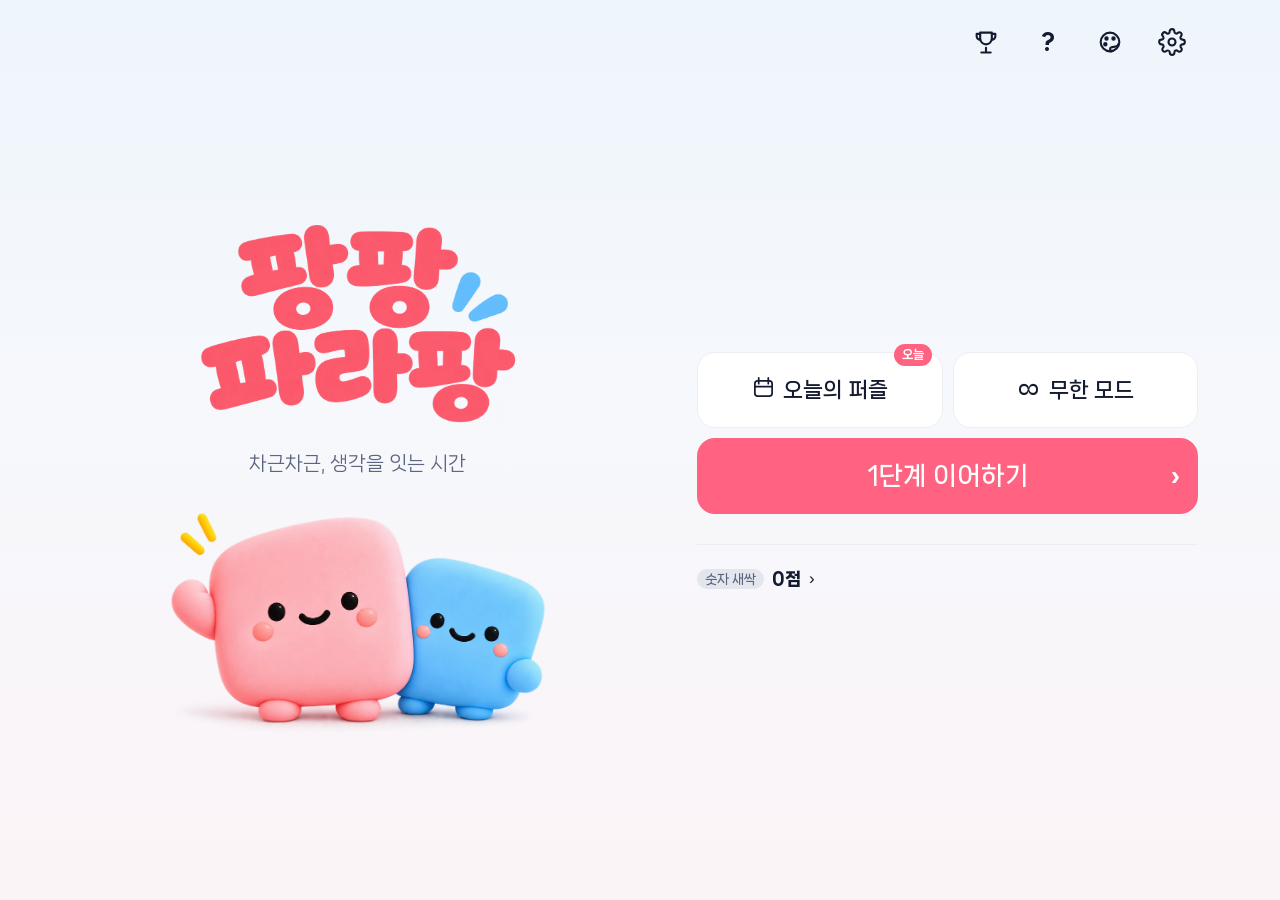
==== commit b712be9d: "얼음 블록 디자인, 젤리처럼 섞이는 연결, 얼음빛 배경, 무한 모드 랭킹(Supabase) - 블록: 기존 색 위에 서리 테두리·빛줄기·잔금, 조금 납작하게 - 연결: 누른 블록과" ====
--- a/app/src/main/assets/index.html
+++ b/app/src/main/assets/index.html
@@ -1,10 +1,11 @@
 <!doctype html><html lang="ko"><head><meta charset="utf-8"><meta name="viewport" content="width=device-width,initial-scale=1,viewport-fit=cover,user-scalable=no">
 <title>팡팡파라팡</title>
+<link rel="icon" type="image/png" sizes="32x32" href="favicon-32.png"><link rel="icon" type="image/png" sizes="192x192" href="icon-192.png"><link rel="apple-touch-icon" href="apple-touch-icon.png"><link rel="manifest" href="manifest.webmanifest"><meta name="apple-mobile-web-app-title" content="팡팡파라팡"><meta name="theme-color" content="#eef5fb">
 <meta name="claude:viewport-fit-sides" content="cover">
-<style id="fonts">@font-face{font-family:'NanumSquareNeo';font-weight:400;font-display:block;src:url([data-uri]) format('woff2')}
-@font-face{font-family:'NanumSquareNeo';font-weight:700;font-display:block;src:url([data-uri]) format('woff2')}
-@font-face{font-family:'NanumSquareNeo';font-weight:800;font-display:block;src:url([data-uri]) format('woff2')}
-@font-face{font-family:'NanumSquareNeo';font-weight:900;font-display:block;src:url([data-uri]) format('woff2')}</style>
+<style id="fonts">@font-face{font-family:'NanumSquareNeo';font-weight:400;font-display:block;src:url([data-uri]) format('woff2')}
+@font-face{font-family:'NanumSquareNeo';font-weight:700;font-display:block;src:url([data-uri]) format('woff2')}
+@font-face{font-family:'NanumSquareNeo';font-weight:800;font-display:block;src:url([data-uri]) format('woff2')}
+@font-face{font-family:'NanumSquareNeo';font-weight:900;font-display:block;src:url([data-uri]) format('woff2')}</style>
 <style>
 /* Layout: one-column phone app on a quiet lavender-gray ground. Flat rounded-square blocks:
    coral = plus, blue = minus, lavender = zero. NanumSquare Neo throughout (heavy for numbers); the title is a hand-built SVG logo (build/logo.py). */
@@ -159,7 +160,7 @@
 <div class="app" id="app">
   <!-- HOME -->
   <section class="home" id="home">
-<div class="home-tools"><button class="quiet-icon" id="homeSound" aria-label="소리 켜고 끄기"></button><button class="quiet-icon" id="btnVibe" aria-label="진동 켜고 끄기"></button><button class="quiet-icon" id="btnHelp" aria-label="게임 방법">?</button><button class="quiet-icon" id="btnTheme" aria-label="색 테마 선택">◉</button><button class="quiet-icon" id="btnSettings" aria-label="설정"></button><button class="quiet-icon" id="btnAppearance" aria-label="밝기 모드 변경">☼</button></div>
+<div class="home-tools"><button class="quiet-icon" id="homeSound" aria-label="소리 켜고 끄기"></button><button class="quiet-icon" id="btnVibe" aria-label="진동 켜고 끄기"></button><button class="quiet-icon" id="btnRank" aria-label="랭킹"></button><button class="quiet-icon" id="btnHelp" aria-label="게임 방법">?</button><button class="quiet-icon" id="btnTheme" aria-label="색 테마 선택">◉</button><button class="quiet-icon" id="btnSettings" aria-label="설정"></button><button class="quiet-icon" id="btnAppearance" aria-label="밝기 모드 변경">☼</button></div>
 <div class="hero-art"><img class="brand-art" src="logo.webp" alt="팡팡파라팡"><p class="tag">차근차근, 생각을 잇는 시간</p><div class="mascot-wrap home-mascot"><span class="acc" aria-hidden="true"></span><img class="mascot-art" src="mascots.webp" alt="손을 흔드는 분홍색과 하늘색 블록 친구"></div></div>
 <div class="home-modes"><button class="big-btn btn-daily" id="btnDaily"><span class="mode-icon" aria-hidden="true"><svg viewBox="0 0 24 24"><rect x="3" y="5" width="18" height="16" rx="3"/><path d="M7 2v6M17 2v6M3 11h18"/></svg></span>오늘의 퍼즐<small class="minor-label" id="dailyLabel"></small><span class="day-badge" id="dailyBadge"></span></button><button class="big-btn btn-endless" id="btnEndless"><span class="mode-icon" aria-hidden="true">∞</span>무한 모드<small class="minor-label" id="bestLabel"></small></button><button class="big-btn btn-stage" id="btnContinue"><span id="contLabel">1단계 이어하기</span></button></div>
 <div class="home-foot"><button class="link-btn" id="btnPick" hidden>지난 단계 다시하기 ›</button><button class="total wallet-btn" id="totalLabel"></button></div></section>
@@ -183,7 +184,7 @@
     <div class="board-wrap">
       <div class="board" id="board">
         <div class="tiles" id="tiles"></div>
-        <svg class="path" viewBox="0 0 400 400" preserveAspectRatio="none"><polyline id="line" points=""/><g id="bridges"></g></svg>
+        <svg class="path" viewBox="0 0 400 400" preserveAspectRatio="none"><defs><filter id="goo" x="-10%" y="-10%" width="120%" height="120%" color-interpolation-filters="sRGB"><feGaussianBlur in="SourceGraphic" stdDeviation="5" result="b"/><feColorMatrix in="b" mode="matrix" values="1 0 0 0 0  0 1 0 0 0  0 0 1 0 0  0 0 0 20 -8"/></filter></defs><polyline id="line" points=""/><g id="bridges"></g></svg>
       </div>
     </div>
     <div class="sumbar idle" id="sumbar">숫자를 이어 보세요</div>
@@ -727,12 +728,16 @@
 }
 function endEndless(){
   S.over=true;clearRun();earn(S.score);const nb=S.score>save.best;if(nb){save.best=S.score;persist()}
+  const run=S.score>0&&S.pops>0?{score:S.score,pops:S.pops,secs:Math.round((Date.now()-S.t0)/1000)}:null;
+  if(run)S.rankText=save.nick?'랭킹에 올리는 중…':'이름을 정하면 랭킹에 올라가요 ›';
   const shareInfo={label:'무한 모드',title:nb?'최고 기록!':'게임 끝',score:S.score,scoreLabel:'이번 점수',meta:[`${S.pops}번 터뜨림`,`최고 ${save.best.toLocaleString()}점`],
     text:`팡팡파라팡 무한 모드 ${S.score.toLocaleString()}점${nb?' (최고 기록!)':''} · ${S.pops}번 터뜨림`};
   const show=()=>{modal(resultCard({share:true,label:'무한 모드',title:nb?'최고 기록!':'게임 끝',score:S.score,scoreLabel:'이번 점수',
     meta:[`${S.pops}번 터뜨림`,`최고 ${save.best.toLocaleString()}점`],
+    extra:run?`<button class="rank-line" id="rankLine" type="button">${S.rankText}</button>`:'',
     left:`<button class="secondary" data-a="home">홈으로</button><button class="secondary" data-a="again">한 판 더</button>`,main:''}),
-    {home:goHome,again:startEndless});bindShare(shareInfo,show)};show();
+    {home:goHome,again:startEndless});bindShare(shareInfo,show);bindRankLine(run,show)};show();
+  if(run&&save.nick)sendRun(run,show);
 }
 function confirmBox(h,p,yes,fn){
   modal(`<h3 style="font-size:26px">${h}</h3><p>${p}</p><div class="row"><button class="secondary" data-a="no">취소</button><button class="primary" data-a="yes">${yes}</button></div>`,{no:()=>{},yes:fn});
@@ -807,12 +812,14 @@
 function unlockSound(){if(!ready())return;const t=ac.currentTime;osc('triangle',1320,t,.08,.08);osc('sine',1760,t+.06,.18,.07)}
 function errSound(){if(!ready())return;const t=ac.currentTime;osc('sine',330,t,.22,.12,190);osc('triangle',165,t,.18,.05,120)}
 function drawBridges(path){
+  // 누른 블록과 그 사이 목을 한 덩어리로 그리고 #goo 필터로 녹여 붙여요(젤리가 섞이는 느낌)
   const out=[];
+  for(const i of path)out.push(`<rect class="blob" x="${(i%4)*100+5}" y="${Math.floor(i/4)*100+5}" width="90" height="90" rx="20"/>`);
   for(let k=1;k<path.length;k++){
     const a=path[k-1],b=path[k],dx=b%4-a%4,dy=Math.floor(b/4)-Math.floor(a/4),diagonal=dx&&dy;
     const x=((a%4+b%4)/2)*100+50,y=((Math.floor(a/4)+Math.floor(b/4))/2)*100+50;
-    const l=diagonal?23:11,w=diagonal?10:12,waist=4;
-    out.push(`<path class="bridge" transform="translate(${x} ${y}) rotate(${Math.atan2(dy,dx)*180/Math.PI})" d="M ${-l} ${-w} C ${-l*.5} ${-waist} ${-l*.25} ${-waist} 0 ${-waist} C ${l*.25} ${-waist} ${l*.5} ${-waist} ${l} ${-w} L ${l} ${w} C ${l*.5} ${waist} ${l*.25} ${waist} 0 ${waist} C ${-l*.25} ${waist} ${-l*.5} ${waist} ${-l} ${w} Z"/>`);
+    const l=diagonal?30:16,w=diagonal?14:22,waist=diagonal?9:14;
+    out.push(`<path class="bridge" transform="translate(${x} ${y}) rotate(${Math.atan2(dy,dx)*180/Math.PI})" d="M ${-l} ${-w} C ${-l*.62} ${-w} ${-l*.5} ${-waist} 0 ${-waist} C ${l*.5} ${-waist} ${l*.62} ${-w} ${l} ${-w} L ${l} ${w} C ${l*.62} ${w} ${l*.5} ${waist} 0 ${waist} C ${-l*.5} ${waist} ${-l*.62} ${w} ${-l} ${w} Z"/>`);
   }
   $('bridges').innerHTML=out.join('');
 }
@@ -1020,6 +1027,7 @@
     ['tap','누르기로 잇기',!!save.tapMode,'긋는 대신 블록을 하나씩 누르고 팡! 버튼으로 터뜨려요']];
   modal(`<h3>설정</h3><div class="set-list">${rows.map(([k,t,on,d])=>`<button class="set-row" data-set="${k}" role="switch" aria-checked="${on}"><span><b>${t}</b><small>${d}</small></span><i class="sw ${on?'on':''}"></i></button>`).join('')}</div>
     <div class="set-list"><button class="set-row" data-go="transfer"><span><b>기록 옮기기</b><small>새 폰으로 단계·별·점수를 옮겨요</small></span><i class="chev">›</i></button>
+    <button class="set-row" data-go="nick"><span><b>랭킹 이름</b><small>${save.nick?esc(save.nick):'아직 정하지 않았어요'}</small></span><i class="chev">›</i></button>
     <button class="set-row" data-go="feedback"><span><b>의견 보내기</b><small>불편한 점이나 바라는 점을 알려 주세요</small></span><i class="chev">›</i></button></div>
     <button class="primary" data-a="close">완료</button>`,{close:()=>{}});
   $('modalCard').querySelectorAll('[data-set]').forEach(b=>b.onclick=()=>{
@@ -1031,7 +1039,7 @@
     if(k==='tap'){save.tapMode=!save.tapMode;persist();applyBig()}
     showSettings();
   });
-  $('modalCard').querySelectorAll('[data-go]').forEach(b=>b.onclick=()=>({transfer:showTransfer,feedback:showFeedback})[b.dataset.go]());
+  $('modalCard').querySelectorAll('[data-go]').forEach(b=>b.onclick=()=>({transfer:showTransfer,feedback:showFeedback,nick:()=>showNick(showSettings)})[b.dataset.go]());
 }
 $('btnSettings').onclick=showSettings;
 $('btnHelp').onclick=showHowTo;
@@ -1072,6 +1080,77 @@
     <div class="row"><button class="secondary" data-a="close">닫기</button><button class="primary" data-a="try">연습해 보기</button></div>`,
     {close:()=>{},try:()=>{save.tut=false;startLevel(1)}});
 }
+/* ---------- 무한 모드 랭킹 (Supabase) ---------- */
+const RANK_URL='https://rbtodhdjwumkmlnpdmcm.supabase.co/rest/v1/rpc/',RANK_KEY='sb_publishable_kjtwpZzY9oQBFQV0AkcrFw_x88bLvyG';
+const RANK_ERR={nick:'이름은 1~10자로 적어 주세요',nick_banned:'쓸 수 없는 말이 들어 있어요',slow:'잠시 뒤에 다시 올려 주세요',bad:'이 기록은 올릴 수 없어요',device:'기기 정보를 확인할 수 없어요'};
+function esc(t){return String(t).replace(/[&<>"']/g,c=>({'&':'&amp;','<':'&lt;','>':'&gt;','"':'&quot;',"'":'&#39;'}[c]))}
+function deviceId(){if(!save.dev){const a=new Uint8Array(16);crypto.getRandomValues(a);save.dev='pp'+[...a].map(b=>b.toString(16).padStart(2,'0')).join('');persist()}return save.dev}
+async function rpc(fn,body){
+  const c=new AbortController(),t=setTimeout(()=>c.abort(),8000);
+  try{const r=await fetch(RANK_URL+fn,{method:'POST',headers:{apikey:RANK_KEY,'Content-Type':'application/json'},body:JSON.stringify(body),signal:c.signal});
+    if(!r.ok)throw new Error('http '+r.status);return await r.json()}finally{clearTimeout(t)}
+}
+function keepPending(run){if(!save.rankPending||run.score>save.rankPending.score){save.rankPending=run;persist()}}
+async function submitRun(run){
+  try{const r=await rpc('pangpang_submit',{p_device:deviceId(),p_nick:save.nick,p_score:run.score,p_pops:run.pops,p_secs:run.secs});
+    if(r&&r.ok){if(save.rankPending&&save.rankPending.score<=run.score){save.rankPending=null;persist()}}
+    else if(r&&r.error==='slow')keepPending(run);
+    return r||{error:'bad'}}
+  catch(e){keepPending(run);return {offline:true}}
+}
+function rankText(r){
+  if(r.offline)return '인터넷이 연결되면 랭킹에 올라가요';
+  if(r.error)return RANK_ERR[r.error]||'랭킹에 올리지 못했어요';
+  const w=r.week,a=r.all;return `이번 주 ${w?w.rank:'-'}위 · 전체 ${a?a.rank:'-'}위 ›`;
+}
+async function sendRun(run,show){
+  const r=await submitRun(run);S.rankText=rankText(r);
+  const el=document.getElementById('rankLine');if(el&&!$('modal').hidden)el.textContent=S.rankText;
+}
+function bindRankLine(run,show){
+  const el=document.getElementById('rankLine');if(!el)return;
+  el.onclick=()=>{if(!save.nick)showNick(()=>{show();S.rankText='랭킹에 올리는 중…';const e=document.getElementById('rankLine');if(e)e.textContent=S.rankText;sendRun(run,show)});
+    else showRanking('week',show)};
+}
+function retryPending(){if(save.rankPending&&save.nick&&navigator.onLine!==false){const r=save.rankPending;submitRun(r)}}
+function showNick(back){
+  modal(`<h3>랭킹에 쓸 이름</h3><p class="result-tip">1~10자 · 랭킹에서 다른 사람에게 보여요</p>
+    <input id="nickIn" class="tr-box nick-in" maxlength="10" autocomplete="off" value="${esc(save.nick||'')}" placeholder="예) 팡팡왕">
+    <p class="nick-err" id="nickErr"></p>
+    <button class="primary" id="nickSave" type="button">저장</button><button class="secondary" data-a="close">취소</button>`,{close:()=>{back&&back()}});
+  const inp=$('nickIn'),err=$('nickErr');setTimeout(()=>inp.focus(),50);
+  inp.onkeydown=e=>{if(e.key==='Enter')$('nickSave').click()};
+  $('nickSave').onclick=async()=>{
+    const v=inp.value.trim();if(!v||[...v].length>10){err.textContent=RANK_ERR.nick;return}
+    $('nickSave').disabled=true;$('nickSave').textContent='확인하는 중…';
+    try{const r=await rpc('pangpang_rename',{p_device:deviceId(),p_nick:v});
+      if(r.error){err.textContent=RANK_ERR[r.error]||'이 이름은 쓸 수 없어요';$('nickSave').disabled=false;$('nickSave').textContent='저장';return}}
+    catch(e){err.textContent='인터넷에 연결한 뒤 다시 해 주세요';$('nickSave').disabled=false;$('nickSave').textContent='저장';return}
+    save.nick=v;persist();toast('이름을 저장했어요');retryPending();$('modal').hidden=true;back&&back();
+  };
+}
+async function showRanking(tab,back){
+  tab=tab||'week';
+  modal(`<h3>무한 모드 랭킹</h3>
+    <div class="rank-tabs" role="tablist"><button type="button" data-tab="week" class="${tab==='week'?'on':''}">이번 주</button><button type="button" data-tab="all" class="${tab==='all'?'on':''}">전체</button></div>
+    <div class="rank-list" id="rankList"><p class="rank-empty">불러오는 중…</p></div><p class="rank-me" id="rankMe"></p>
+    <button class="secondary" id="rankNick" type="button">${save.nick?`내 이름 · ${esc(save.nick)}`:'내 이름 정하기'}</button>
+    <button class="primary" data-a="close">닫기</button>`,{close:()=>{back&&back()}});
+  $('modalCard').querySelectorAll('[data-tab]').forEach(b=>b.onclick=()=>showRanking(b.dataset.tab,back));
+  $('rankNick').onclick=()=>showNick(()=>showRanking(tab,back));
+  if(save.rankPending&&save.nick)await submitRun(save.rankPending);
+  let r;try{r=await rpc('pangpang_board',{p_period:tab,p_device:deviceId()})}
+  catch(e){const l=document.getElementById('rankList');if(l)l.innerHTML='<p class="rank-empty">인터넷에 연결하면 랭킹을 볼 수 있어요</p>';return}
+  const list=document.getElementById('rankList'),me=document.getElementById('rankMe');if(!list)return;
+  list.innerHTML=r.top&&r.top.length?r.top.map(x=>`<div class="rank-row${x.me?' me':''}${x.rank<=3?' top'+x.rank:''}"><b class="rk">${x.rank}</b><span class="nm">${esc(x.nick)}</span><span class="sc">${Number(x.score).toLocaleString()}</span></div>`).join('')
+    :`<p class="rank-empty">${tab==='week'?'이번 주':'아직'} 기록이 없어요. 첫 번째가 되어 보세요!</p>`;
+  me.textContent=r.me?`내 순위 ${r.me.rank}위 · ${Number(r.me.score).toLocaleString()}점 (${r.me.total}명 중)`:(save.nick?'아직 올린 기록이 없어요. 무한 모드를 해 보세요':'이름을 정하면 무한 모드 기록이 랭킹에 올라가요');
+  list.querySelector('.me')?.scrollIntoView({block:'nearest'});
+}
+$('btnRank').innerHTML='<svg viewBox="0 0 24 24" aria-hidden="true"><path d="M8 21h8M12 17v4M7 4h10v5a5 5 0 0 1-10 0z"/><path d="M17 5h3v2a3 3 0 0 1-3 3M7 5H4v2a3 3 0 0 0 3 3"/></svg>';
+$('btnRank').onclick=()=>showRanking('week');
+window.addEventListener('online',retryPending);
+retryPending();
 applyPalette(save.palette||'coral');
 
 goHome();
--- a/app/src/main/assets/redesign.css
+++ b/app/src/main/assets/redesign.css
@@ -184,3 +184,69 @@
 .tr-box{width:100%;box-sizing:border-box;border:1px solid var(--line);border-radius:12px;padding:12px;font:600 14px/1.5 var(--body);color:var(--ink);background:var(--surface);resize:none;word-break:break-all}
 .card .set-row .chev{font-style:normal;font-size:24px;color:var(--muted);flex:none}
 @media (min-width:600px) and (min-height:700px){.card .share-btn{min-height:62px;font-size:19px}.share-img{width:min(100%,380px)}}
+
+/* ===== 얼음 블록 (시안 B) — 기존 색은 그대로 쓰고 얼음 질감만 얹어요 ===== */
+:root{--frost:url("data:image/svg+xml,%3Csvg xmlns='http://www.w3.org/2000/svg' width='120' height='120'%3E%3Cfilter id='n'%3E%3CfeTurbulence type='fractalNoise' baseFrequency='.9' numOctaves='2' stitchTiles='stitch'/%3E%3CfeColorMatrix values='0 0 0 0 1 0 0 0 0 1 0 0 0 0 1 0 0 0 .55 0'/%3E%3C/filter%3E%3Crect width='120' height='120' filter='url(%23n)'/%3E%3C/svg%3E");
+  --crack:url("data:image/svg+xml,%3Csvg xmlns='http://www.w3.org/2000/svg' viewBox='0 0 100 100'%3E%3Cg fill='none' stroke='white' stroke-linecap='round'%3E%3Cpath d='M64 100 L70 78 L62 66 L74 52' stroke-width='1.3' opacity='.75'/%3E%3Cpath d='M70 78 L84 72' stroke-width='.9' opacity='.6'/%3E%3Cpath d='M0 36 L14 40 L22 32' stroke-width='1' opacity='.55'/%3E%3C/g%3E%3C/svg%3E");
+  --ice-hi:.92;--ice-mid:.35;--ice-facet:.55;--ice-rim:.95;--ice-glow:.7;--surface:rgba(255,255,255,.72);
+  --page:linear-gradient(180deg,#eef5fb 0%,#f6f8fc 45%,#fbf4f7 100%)}
+:root[data-theme="dark"]{--surface:rgba(255,255,255,.05);
+  --page:linear-gradient(180deg,#161b29 0%,#191d2b 45%,#1f1b2a 100%)}
+@media (prefers-color-scheme:dark){:root:not([data-theme="light"]){--surface:rgba(255,255,255,.05);--page:linear-gradient(180deg,#161b29 0%,#191d2b 45%,#1f1b2a 100%)}}
+/* 화면 전체에 아주 옅은 얼음빛 배경 */
+html,body{background:var(--page) fixed!important;min-height:100%}
+.modal{background:var(--page) fixed!important}
+.card{background:transparent}
+/* 블록 */
+.tile .face{--base:var(--pos);--deep:color-mix(in oklch,var(--pos),var(--selected) 32%);--ink:color-mix(in oklch,var(--selected),black 48%);
+  isolation:isolate;overflow:hidden;border-radius:20%!important;color:var(--ink)!important;background-color:var(--base);
+  background-image:
+    linear-gradient(118deg,rgba(255,255,255,0) 0 52%,rgba(255,255,255,var(--ice-facet)) 52% 55%,rgba(255,255,255,calc(var(--ice-facet)*.22)) 55% 63%,rgba(255,255,255,0) 63%),
+    linear-gradient(140deg,rgba(255,255,255,var(--ice-hi)) 0%,rgba(255,255,255,var(--ice-mid)) 26%,rgba(255,255,255,0) 50%),
+    linear-gradient(140deg,transparent 35%,var(--deep) 115%)!important;
+  border:2px solid rgba(255,255,255,var(--ice-rim));
+  box-shadow:inset 0 0 0 2px rgba(255,255,255,calc(var(--ice-rim)*.35)),inset 0 0 8px 1px rgba(255,255,255,var(--ice-glow)),
+    0 0 0 1px color-mix(in srgb,var(--deep) 30%,transparent),0 2px 4px -2px rgba(70,110,170,.25)!important;
+  text-shadow:0 0 8px rgba(255,255,255,var(--ice-glow)),0 1px 0 rgba(255,255,255,calc(var(--ice-glow)*.9))}
+.tile .face.n{--base:var(--neg);--deep:color-mix(in oklch,var(--neg),#1d6fd1 30%);--ink:color-mix(in oklch,var(--neg),#06264f 85%)}
+.tile .face.z{--base:var(--zero);--deep:color-mix(in oklch,var(--zero),#5a6380 30%);--ink:#30364e}
+/* 가장자리 서리 */
+.tile .face:before{content:'';position:absolute;inset:0;z-index:-1;opacity:.35;background:var(--frost);mix-blend-mode:screen;
+  -webkit-mask:radial-gradient(70% 70% at 50% 50%,transparent 35%,#000 100%);mask:radial-gradient(70% 70% at 50% 50%,transparent 35%,#000 100%)}
+/* 잔금과 작은 기포 (블록마다 방향이 달라요) */
+.tile .face:after{content:'';position:absolute;inset:0;z-index:-1;pointer-events:none;
+  background:var(--crack) center/100% 100% no-repeat,
+   radial-gradient(circle at 24% 70%,rgba(255,255,255,.85) 0 1.6%,transparent 2.4%),
+   radial-gradient(circle at 30% 80%,rgba(255,255,255,.6) 0 1%,transparent 1.6%),
+   radial-gradient(circle at 80% 24%,rgba(255,255,255,.7) 0 1.2%,transparent 2%)}
+.tile:nth-child(3n+1) .face:after{transform:scaleX(-1)}
+.tile:nth-child(3n+2) .face:after{transform:rotate(180deg)}
+.tile:nth-child(4n) .face:after{transform:scaleY(-1)}
+.tile.locked .face:after,.tile.locked .face:before{display:none}
+/* 이을 때: 누른 블록과 연결이 한 덩어리 젤리로 섞여요. 덩어리는 판 아래(#bridges)에 그리고, 블록에는 얼음 광택만 남겨요 */
+.tile.sel .face{border-color:transparent!important;background-color:transparent!important;--ink:color-mix(in oklch,var(--selected),black 62%);
+  background-image:
+    linear-gradient(118deg,rgba(255,255,255,0) 0 52%,rgba(255,255,255,calc(var(--ice-facet)*.7)) 52% 55%,rgba(255,255,255,calc(var(--ice-facet)*.15)) 55% 63%,rgba(255,255,255,0) 63%),
+    linear-gradient(140deg,rgba(255,255,255,calc(var(--ice-hi)*.6)) 0%,rgba(255,255,255,calc(var(--ice-mid)*.35)) 26%,rgba(255,255,255,0) 50%)!important;
+  box-shadow:none!important;text-shadow:0 0 6px rgba(255,255,255,calc(var(--ice-glow)*1.1))}
+.tile.sel .face:before{opacity:.2}
+#bridges{filter:url(#goo)}
+.bridge,.blob{fill:var(--selected)}
+
+/* ===== 랭킹 ===== */
+.rank-line{display:block;width:100%;min-height:48px;border-radius:14px;border:1px solid var(--line);background:var(--surface);color:var(--ink);font:800 16px/1.3 var(--body);padding:12px 14px;cursor:pointer}
+.rank-tabs{display:grid;grid-template-columns:1fr 1fr;gap:6px;background:var(--surface);border:1px solid var(--line);border-radius:14px;padding:4px}
+.rank-tabs button{min-height:44px;border:0;border-radius:10px;background:none;color:var(--muted);font:800 16px var(--body);cursor:pointer}
+.rank-tabs button.on{background:var(--selected);color:#fff}
+.rank-list{display:flex;flex-direction:column;gap:6px;max-height:min(52svh,440px);overflow-y:auto;padding:2px}
+.rank-row{display:grid;grid-template-columns:40px 1fr auto;align-items:center;gap:10px;min-height:48px;padding:8px 14px;border-radius:14px;background:var(--surface);border:1px solid var(--line);text-align:left}
+.rank-row .rk{font:900 18px var(--body);color:var(--muted);text-align:center}
+.rank-row .nm{font:800 17px var(--body);color:var(--ink);overflow:hidden;text-overflow:ellipsis;white-space:nowrap}
+.rank-row .sc{font:900 17px var(--body);color:var(--ink);font-variant-numeric:tabular-nums}
+.rank-row.top1 .rk{color:#e0a100}.rank-row.top2 .rk{color:#8f9bb3}.rank-row.top3 .rk{color:#c9783f}
+.rank-row.me{border:2px solid var(--selected);background:color-mix(in srgb,var(--selected) 12%,var(--surface))}
+.rank-empty{color:var(--muted);font-weight:700;font-size:16px;padding:24px 8px;text-align:center}
+.rank-me{color:var(--ink);font-weight:800;font-size:15px;min-height:20px;margin:0;text-align:center}
+.nick-in{font:800 20px var(--body);text-align:center}
+.nick-err{color:var(--accent);font-weight:800;font-size:15px;min-height:20px;margin:0}
+.quiet-icon#btnRank svg{fill:none;stroke:currentColor;stroke-width:1.8;stroke-linecap:round;stroke-linejoin:round}
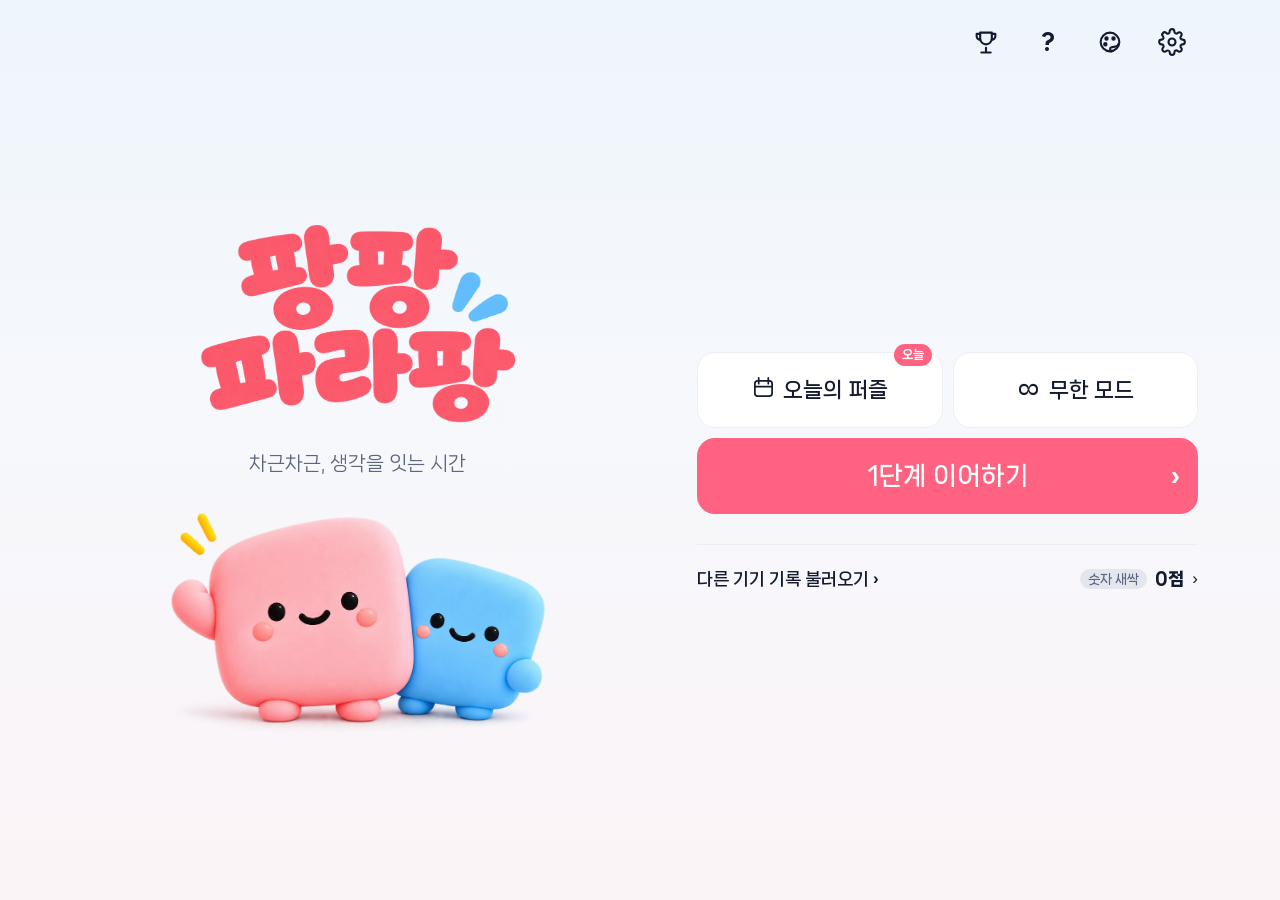
==== commit f7595924: "진행 기록 자동 저장: 기록 코드로 여러 기기에서 이어서 하기 (Supabase) - 단계를 깨면 기기마다 12자리 기록 코드가 생기고 저장할 때마다 서버에 올림 - 다른 기기 코" ====
--- a/app/src/main/assets/index.html
+++ b/app/src/main/assets/index.html
@@ -2,10 +2,10 @@
 <title>팡팡파라팡</title>
 <link rel="icon" type="image/png" sizes="32x32" href="favicon-32.png"><link rel="icon" type="image/png" sizes="192x192" href="icon-192.png"><link rel="apple-touch-icon" href="apple-touch-icon.png"><link rel="manifest" href="manifest.webmanifest"><meta name="apple-mobile-web-app-title" content="팡팡파라팡"><meta name="theme-color" content="#eef5fb">
 <meta name="claude:viewport-fit-sides" content="cover">
-<style id="fonts">@font-face{font-family:'NanumSquareNeo';font-weight:400;font-display:block;src:url([data-uri]) format('woff2')}
-@font-face{font-family:'NanumSquareNeo';font-weight:700;font-display:block;src:url([data-uri]) format('woff2')}
-@font-face{font-family:'NanumSquareNeo';font-weight:800;font-display:block;src:url([data-uri]) format('woff2')}
-@font-face{font-family:'NanumSquareNeo';font-weight:900;font-display:block;src:url([data-uri]) format('woff2')}</style>
+<style id="fonts">@font-face{font-family:'NanumSquareNeo';font-weight:400;font-display:block;src:url([data-uri]) format('woff2')}
+@font-face{font-family:'NanumSquareNeo';font-weight:700;font-display:block;src:url([data-uri]) format('woff2')}
+@font-face{font-family:'NanumSquareNeo';font-weight:800;font-display:block;src:url([data-uri]) format('woff2')}
+@font-face{font-family:'NanumSquareNeo';font-weight:900;font-display:block;src:url([data-uri]) format('woff2')}</style>
 <style>
 /* Layout: one-column phone app on a quiet lavender-gray ground. Flat rounded-square blocks:
    coral = plus, blue = minus, lavender = zero. NanumSquare Neo throughout (heavy for numbers); the title is a hand-built SVG logo (build/logo.py). */
@@ -163,7 +163,7 @@
 <div class="home-tools"><button class="quiet-icon" id="homeSound" aria-label="소리 켜고 끄기"></button><button class="quiet-icon" id="btnVibe" aria-label="진동 켜고 끄기"></button><button class="quiet-icon" id="btnRank" aria-label="랭킹"></button><button class="quiet-icon" id="btnHelp" aria-label="게임 방법">?</button><button class="quiet-icon" id="btnTheme" aria-label="색 테마 선택">◉</button><button class="quiet-icon" id="btnSettings" aria-label="설정"></button><button class="quiet-icon" id="btnAppearance" aria-label="밝기 모드 변경">☼</button></div>
 <div class="hero-art"><img class="brand-art" src="logo.webp" alt="팡팡파라팡"><p class="tag">차근차근, 생각을 잇는 시간</p><div class="mascot-wrap home-mascot"><span class="acc" aria-hidden="true"></span><img class="mascot-art" src="mascots.webp" alt="손을 흔드는 분홍색과 하늘색 블록 친구"></div></div>
 <div class="home-modes"><button class="big-btn btn-daily" id="btnDaily"><span class="mode-icon" aria-hidden="true"><svg viewBox="0 0 24 24"><rect x="3" y="5" width="18" height="16" rx="3"/><path d="M7 2v6M17 2v6M3 11h18"/></svg></span>오늘의 퍼즐<small class="minor-label" id="dailyLabel"></small><span class="day-badge" id="dailyBadge"></span></button><button class="big-btn btn-endless" id="btnEndless"><span class="mode-icon" aria-hidden="true">∞</span>무한 모드<small class="minor-label" id="bestLabel"></small></button><button class="big-btn btn-stage" id="btnContinue"><span id="contLabel">1단계 이어하기</span></button></div>
-<div class="home-foot"><button class="link-btn" id="btnPick" hidden>지난 단계 다시하기 ›</button><button class="total wallet-btn" id="totalLabel"></button></div></section>
+<div class="home-foot"><button class="link-btn" id="btnPick" hidden>지난 단계 다시하기 ›</button><button class="link-btn" id="btnCloudIn" hidden>다른 기기 기록 불러오기 ›</button><button class="total wallet-btn" id="totalLabel"></button></div></section>
 
   <!-- GAME -->
   <section id="game" hidden style="display:flex;flex-direction:column;gap:12px">
@@ -207,7 +207,9 @@
 /* ---------- storage ---------- */
 const save={unlocked:1,best:0,cleared:[],sound:true};
 try{Object.assign(save,JSON.parse(localStorage.getItem('sumpop')||'{}'))}catch(e){}
-function persist(){try{localStorage.setItem('sumpop',JSON.stringify(save))}catch(e){}}
+function persistLocal(){try{localStorage.setItem('sumpop',JSON.stringify(save))}catch(e){}}
+// 저장할 때마다 잠시 뒤 클라우드에도 올려요(아래 '진행 기록 클라우드 저장')
+function persist(){save.savedAt=Date.now();persistLocal();if(typeof window.__pangCloud==='function')window.__pangCloud()}
 // Points: `wallet` is spendable, `lifetime` only grows and sets the title. Existing players start with what they had.
 if(save.wallet===undefined)save.wallet=save.total||0;
 if(save.lifetime===undefined)save.lifetime=save.total||0;
@@ -729,12 +731,12 @@
 function endEndless(){
   S.over=true;clearRun();earn(S.score);const nb=S.score>save.best;if(nb){save.best=S.score;persist()}
   const run=S.score>0&&S.pops>0?{score:S.score,pops:S.pops,secs:Math.round((Date.now()-S.t0)/1000)}:null;
-  if(run)S.rankText=save.nick?'랭킹에 올리는 중…':'이름을 정하면 랭킹에 올라가요 ›';
+  if(run)S.rankText=save.nick?'랭킹에 올리는 중…':'<b>랭킹에 올리기</b><small>이름을 정하면 순위가 나와요</small>';
   const shareInfo={label:'무한 모드',title:nb?'최고 기록!':'게임 끝',score:S.score,scoreLabel:'이번 점수',meta:[`${S.pops}번 터뜨림`,`최고 ${save.best.toLocaleString()}점`],
     text:`팡팡파라팡 무한 모드 ${S.score.toLocaleString()}점${nb?' (최고 기록!)':''} · ${S.pops}번 터뜨림`};
   const show=()=>{modal(resultCard({share:true,label:'무한 모드',title:nb?'최고 기록!':'게임 끝',score:S.score,scoreLabel:'이번 점수',
     meta:[`${S.pops}번 터뜨림`,`최고 ${save.best.toLocaleString()}점`],
-    extra:run?`<button class="rank-line" id="rankLine" type="button">${S.rankText}</button>`:'',
+    extra:run?`<button class="rank-line" id="rankLine" type="button"><span class="rl-ico" aria-hidden="true"><svg viewBox="0 0 24 24"><path d="M8 21h8M12 17v4M7 4h10v5a5 5 0 0 1-10 0z"/><path d="M17 5h3v2a3 3 0 0 1-3 3M7 5H4v2a3 3 0 0 0 3 3"/></svg></span><span class="rl-txt" id="rankText">${S.rankText}</span><i class="chev">›</i></button>`:'',
     left:`<button class="secondary" data-a="home">홈으로</button><button class="secondary" data-a="again">한 판 더</button>`,main:''}),
     {home:goHome,again:startEndless});bindShare(shareInfo,show);bindRankLine(run,show)};show();
   if(run&&save.nick)sendRun(run,show);
@@ -743,7 +745,7 @@
   modal(`<h3 style="font-size:26px">${h}</h3><p>${p}</p><div class="row"><button class="secondary" data-a="no">취소</button><button class="primary" data-a="yes">${yes}</button></div>`,{no:()=>{},yes:fn});
 }
 function modal(html,acts){
-  $('modalCard').innerHTML=html;$('modal').hidden=false;
+  $('modalCard').classList.remove('rank-card');$('modalCard').innerHTML=html;$('modal').hidden=false;
   $('modalCard').querySelectorAll('[data-a]').forEach(b=>b.onclick=()=>{$('modal').hidden=true;acts[b.dataset.a]()});
   $('modalCard').querySelector('.primary')?.focus();
 }
@@ -758,7 +760,7 @@
 };
 function goHome(){
   $('modal').hidden=true;$('game').hidden=true;$('home').hidden=false;
-  $('btnPick').hidden=save.unlocked<=1;
+  $('btnPick').hidden=save.unlocked<=1;$('btnCloudIn').hidden=!(save.unlocked<=1&&!(save.lifetime>0));
   $('contLabel').textContent=save.unlocked>1?`${save.unlocked}단계 이어하기`:'1단계 이어하기';
   $('bestLabel').textContent=`최고 ${save.best.toLocaleString()}점`;
   const starSum=Object.values(save.stars||{}).reduce((a,b)=>a+b,0);
@@ -1027,6 +1029,7 @@
     ['tap','누르기로 잇기',!!save.tapMode,'긋는 대신 블록을 하나씩 누르고 팡! 버튼으로 터뜨려요']];
   modal(`<h3>설정</h3><div class="set-list">${rows.map(([k,t,on,d])=>`<button class="set-row" data-set="${k}" role="switch" aria-checked="${on}"><span><b>${t}</b><small>${d}</small></span><i class="sw ${on?'on':''}"></i></button>`).join('')}</div>
     <div class="set-list"><button class="set-row" data-go="transfer"><span><b>기록 옮기기</b><small>새 폰으로 단계·별·점수를 옮겨요</small></span><i class="chev">›</i></button>
+    <button class="set-row" data-go="cloud"><span><b>기록 자동 저장</b><small>${save.cloud?'내 기록 코드 '+fmtCode(save.cloud):'다른 기기에서도 이어서 해요'}</small></span><i class="chev">›</i></button>
     <button class="set-row" data-go="nick"><span><b>랭킹 이름</b><small>${save.nick?esc(save.nick):'아직 정하지 않았어요'}</small></span><i class="chev">›</i></button>
     <button class="set-row" data-go="feedback"><span><b>의견 보내기</b><small>불편한 점이나 바라는 점을 알려 주세요</small></span><i class="chev">›</i></button></div>
     <button class="primary" data-a="close">완료</button>`,{close:()=>{}});
@@ -1039,7 +1042,7 @@
     if(k==='tap'){save.tapMode=!save.tapMode;persist();applyBig()}
     showSettings();
   });
-  $('modalCard').querySelectorAll('[data-go]').forEach(b=>b.onclick=()=>({transfer:showTransfer,feedback:showFeedback,nick:()=>showNick(showSettings)})[b.dataset.go]());
+  $('modalCard').querySelectorAll('[data-go]').forEach(b=>b.onclick=()=>({transfer:showTransfer,feedback:showFeedback,nick:()=>showNick(showSettings),cloud:()=>showCloud(showSettings)})[b.dataset.go]());
 }
 $('btnSettings').onclick=showSettings;
 $('btnHelp').onclick=showHowTo;
@@ -1085,9 +1088,9 @@
 const RANK_ERR={nick:'이름은 1~10자로 적어 주세요',nick_banned:'쓸 수 없는 말이 들어 있어요',slow:'잠시 뒤에 다시 올려 주세요',bad:'이 기록은 올릴 수 없어요',device:'기기 정보를 확인할 수 없어요'};
 function esc(t){return String(t).replace(/[&<>"']/g,c=>({'&':'&amp;','<':'&lt;','>':'&gt;','"':'&quot;',"'":'&#39;'}[c]))}
 function deviceId(){if(!save.dev){const a=new Uint8Array(16);crypto.getRandomValues(a);save.dev='pp'+[...a].map(b=>b.toString(16).padStart(2,'0')).join('');persist()}return save.dev}
-async function rpc(fn,body){
+async function rpc(fn,body,keep){
   const c=new AbortController(),t=setTimeout(()=>c.abort(),8000);
-  try{const r=await fetch(RANK_URL+fn,{method:'POST',headers:{apikey:RANK_KEY,'Content-Type':'application/json'},body:JSON.stringify(body),signal:c.signal});
+  try{const r=await fetch(RANK_URL+fn,{method:'POST',headers:{apikey:RANK_KEY,'Content-Type':'application/json'},body:JSON.stringify(body),signal:c.signal,keepalive:!!keep});
     if(!r.ok)throw new Error('http '+r.status);return await r.json()}finally{clearTimeout(t)}
 }
 function keepPending(run){if(!save.rankPending||run.score>save.rankPending.score){save.rankPending=run;persist()}}
@@ -1101,15 +1104,15 @@
 function rankText(r){
   if(r.offline)return '인터넷이 연결되면 랭킹에 올라가요';
   if(r.error)return RANK_ERR[r.error]||'랭킹에 올리지 못했어요';
-  const w=r.week,a=r.all;return `이번 주 ${w?w.rank:'-'}위 · 전체 ${a?a.rank:'-'}위 ›`;
+  const w=r.week,a=r.all;return `<b>이번 주 ${w?w.rank:'-'}위</b><small>전체 ${a?a.rank:'-'}위 · 랭킹 보기</small>`;
 }
 async function sendRun(run,show){
   const r=await submitRun(run);S.rankText=rankText(r);
-  const el=document.getElementById('rankLine');if(el&&!$('modal').hidden)el.textContent=S.rankText;
+  const el=document.getElementById('rankText');if(el&&!$('modal').hidden)el.innerHTML=S.rankText;
 }
 function bindRankLine(run,show){
   const el=document.getElementById('rankLine');if(!el)return;
-  el.onclick=()=>{if(!save.nick)showNick(()=>{show();S.rankText='랭킹에 올리는 중…';const e=document.getElementById('rankLine');if(e)e.textContent=S.rankText;sendRun(run,show)});
+  el.onclick=()=>{if(!save.nick)showNick(()=>{show();S.rankText='랭킹에 올리는 중…';const e=document.getElementById('rankText');if(e)e.innerHTML=S.rankText;sendRun(run,show)});
     else showRanking('week',show)};
 }
 function retryPending(){if(save.rankPending&&save.nick&&navigator.onLine!==false){const r=save.rankPending;submitRun(r)}}
@@ -1129,28 +1132,114 @@
     save.nick=v;persist();toast('이름을 저장했어요');retryPending();$('modal').hidden=true;back&&back();
   };
 }
+function iceNum(rank,cls){return `<span class="ice-chip ${cls||''}"><span>${rank}</span></span>`}
 async function showRanking(tab,back){
   tab=tab||'week';
-  modal(`<h3>무한 모드 랭킹</h3>
-    <div class="rank-tabs" role="tablist"><button type="button" data-tab="week" class="${tab==='week'?'on':''}">이번 주</button><button type="button" data-tab="all" class="${tab==='all'?'on':''}">전체</button></div>
-    <div class="rank-list" id="rankList"><p class="rank-empty">불러오는 중…</p></div><p class="rank-me" id="rankMe"></p>
-    <button class="secondary" id="rankNick" type="button">${save.nick?`내 이름 · ${esc(save.nick)}`:'내 이름 정하기'}</button>
-    <button class="primary" data-a="close">닫기</button>`,{close:()=>{back&&back()}});
+  modal(`<div class="rk-head"><span class="rk-trophy" aria-hidden="true"><svg viewBox="0 0 24 24"><path d="M8 21h8M12 17v4M7 4h10v5a5 5 0 0 1-10 0z"/><path d="M17 5h3v2a3 3 0 0 1-3 3M7 5H4v2a3 3 0 0 0 3 3"/></svg></span>
+      <h3>무한 모드 랭킹</h3><p>${tab==='week'?'월요일마다 새로 시작해요':'지금까지 가장 높은 기록'}</p></div>
+    <div class="rk-tabs" role="tablist"><button type="button" role="tab" data-tab="week" class="${tab==='week'?'on':''}">이번 주</button><button type="button" role="tab" data-tab="all" class="${tab==='all'?'on':''}">전체</button></div>
+    <div class="rk-body" id="rankList"><div class="rk-loading"><i></i><i></i><i></i></div></div>
+    <div class="rk-me" id="rankMe" hidden></div>
+    <div class="rk-actions"><button class="secondary" id="rankNick" type="button">${save.nick?`이름 · ${esc(save.nick)}`:'내 이름 정하기'}</button>